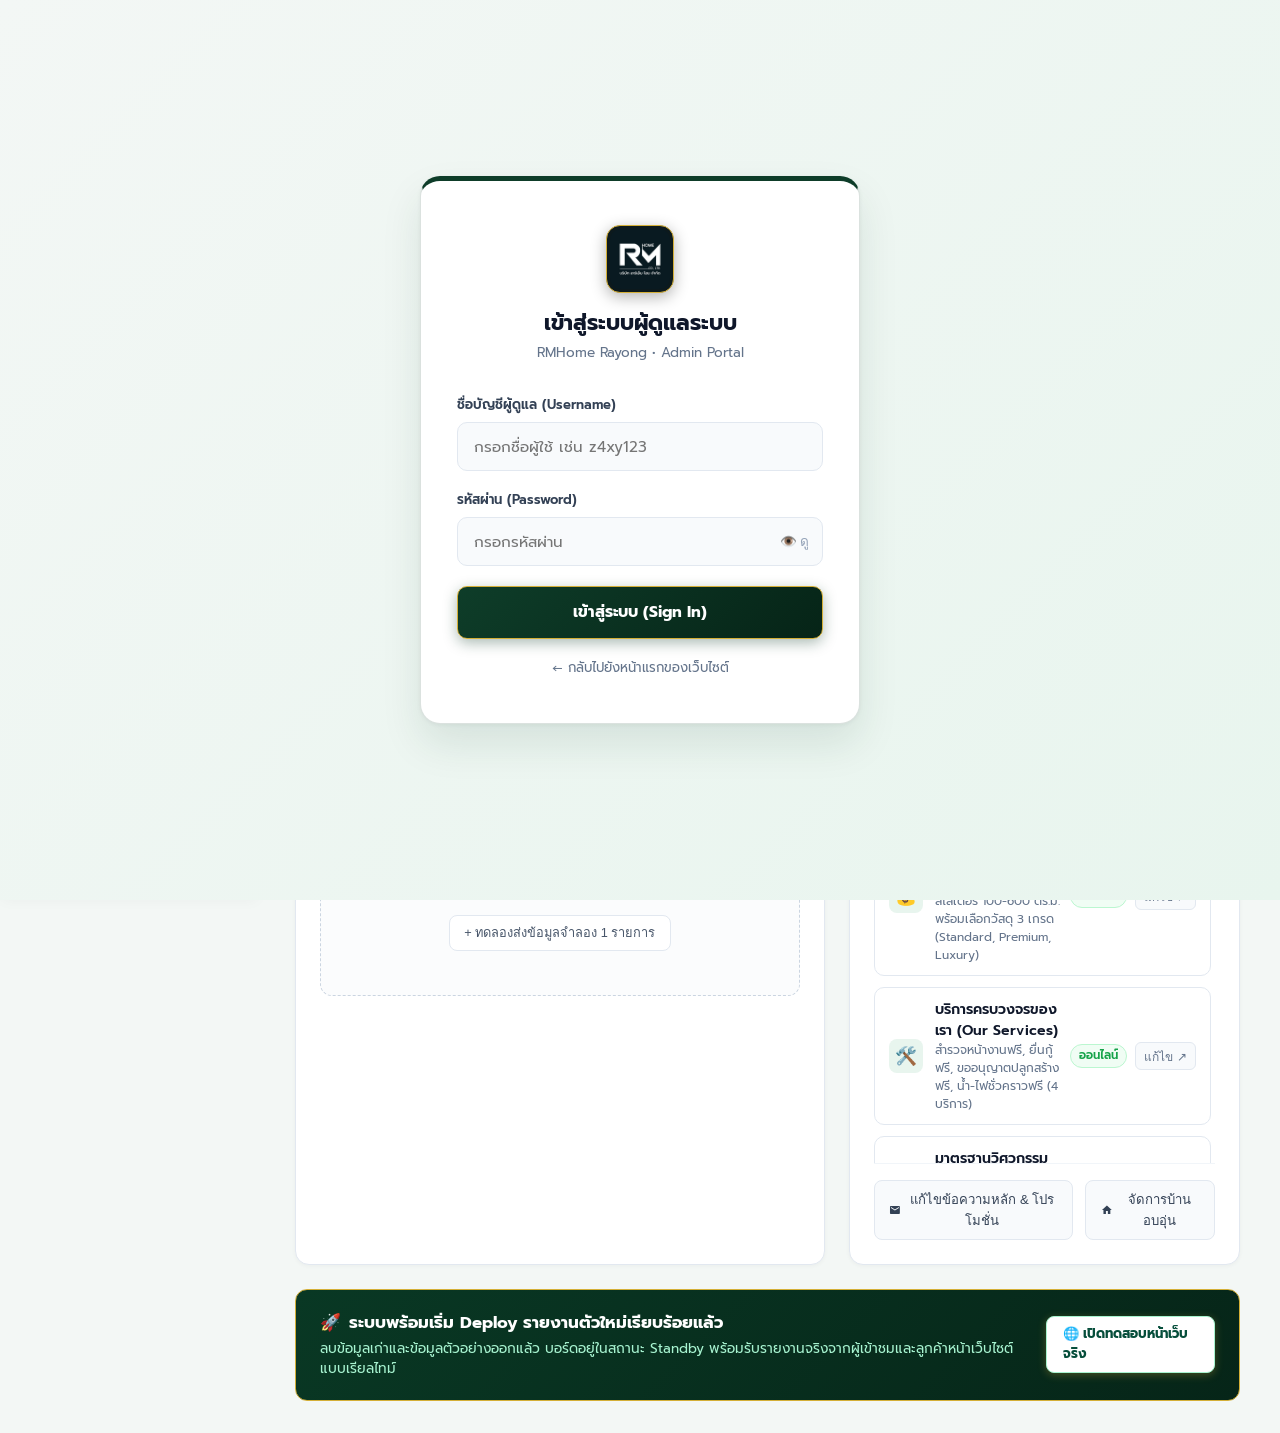
==== admin.html @ b2a37c0a "feat(leads): add explicit status toggle buttons and modal status management" ====
<!DOCTYPE html>
<html lang="th">
<head>
  <meta charset="UTF-8">
  <meta name="viewport" content="width=device-width, initial-scale=1.0">
  <title>RM Home Admin - Dashboard & Report</title>
  <meta name="robots" content="noindex, nofollow">
  <link rel="icon" type="image/jpeg" href="assets/images/rm-logo.jpg">
  <link rel="apple-touch-icon" href="assets/images/rm-logo.jpg">
  <link rel="preconnect" href="https://fonts.googleapis.com">
  <link rel="preconnect" href="https://fonts.gstatic.com" crossorigin>
  <link href="https://fonts.googleapis.com/css2?family=Prompt:wght@300;400;500;600;700&display=swap" rel="stylesheet">
  <link rel="stylesheet" href="css/admin.css?v=green-gold">
</head>
<body>

  <!-- Admin Login Screen (ปรากฏเมื่อยังไม่ได้ล็อกอิน) -->
  <div class="admin-login-screen" id="adminLoginScreen">
    <div class="login-card">
      <div class="login-brand-header">
        <div class="brand-emblem" style="background: #0c191d !important; border: 1.5px solid #d4af37 !important; width: 68px; height: 68px; border-radius: 14px; overflow: hidden; padding: 3px; margin: 0 auto 0.85rem auto; box-shadow: 0 4px 15px rgba(0,0,0,0.3);">
          <img src="assets/images/rm-logo.jpg" alt="RM Home Logo" style="width: 100%; height: 100%; object-fit: contain; border-radius: 11px; display: block;">
        </div>
        <h2>เข้าสู่ระบบผู้ดูแลระบบ</h2>
        <p>RMHome Rayong • Admin Portal</p>
      </div>

      <div class="login-error" id="loginErrorMsg"></div>

      <form class="login-form" id="loginForm">
        <div class="login-group">
          <label class="login-label" for="loginUsername">ชื่อบัญชีผู้ดูแล (Username)</label>
          <div class="login-input-wrap">
            <input type="text" id="loginUsername" class="login-input" placeholder="กรอกชื่อผู้ใช้ เช่น z4xy123" required autocomplete="username" autocapitalize="none" autocorrect="off" spellcheck="false">
          </div>
        </div>

        <div class="login-group">
          <label class="login-label" for="loginPassword">รหัสผ่าน (Password)</label>
          <div class="login-input-wrap">
            <input type="password" id="loginPassword" class="login-input" placeholder="กรอกรหัสผ่าน" required autocomplete="current-password" autocapitalize="none" autocorrect="off" spellcheck="false">
            <button type="button" class="login-toggle-pw" id="togglePasswordBtn">👁️ ดู</button>
          </div>
        </div>

        <button type="submit" class="btn-login-submit" id="btnLoginSubmit">เข้าสู่ระบบ (Sign In)</button>
      </form>

      <a href="index.html" class="login-back-link">← กลับไปยังหน้าแรกของเว็บไซต์</a>
    </div>
  </div>

  <!-- Left Sidebar -->
  <aside class="admin-sidebar">
    <div class="sidebar-brand">
      <div class="brand-emblem" style="background: #0c191d !important; border: 1.5px solid #d4af37 !important; width: 44px; height: 44px; border-radius: 10px; overflow: hidden; padding: 2px; flex-shrink: 0; box-shadow: 0 2px 10px rgba(0,0,0,0.3);">
        <img src="assets/images/rm-logo.jpg" alt="RM Home Logo" style="width: 100%; height: 100%; object-fit: contain; border-radius: 8px; display: block;">
      </div>
      <div class="brand-text-col">
        <span class="brand-title">RMHOME</span>
        <span class="brand-sub">Admin Report • ศูนย์รายงาน</span>
      </div>
    </div>

    <nav class="sidebar-nav">
      <a href="#overview" class="nav-item active" data-tab="overview">
        <svg viewBox="0 0 24 24"><path d="M3 13h8V3H3v10zm0 8h8v-6H3v6zm10 0h8V11h-8v10zm0-18v6h8V3h-8z"/></svg>
        <span>ภาพรวมรายงาน (Overview)</span>
      </a>
      <a href="#leads" class="nav-item" data-tab="leads">
        <svg viewBox="0 0 24 24"><path d="M16 11c1.66 0 2.99-1.34 2.99-3S17.66 5 16 5c-1.66 0-3 1.34-3 3s1.34 3 3 3zm-8 0c1.66 0 2.99-1.34 2.99-3S9.66 5 8 5C6.34 5 5 6.34 5 8s1.34 3 3 3zm0 2c-2.33 0-7 1.17-7 3.5V19h14v-2.5c0-2.33-4.67-3.5-7-3.5zm8 0c-.29 0-.62.02-.97.05 1.16.84 1.97 1.97 1.97 3.45V19h6v-2.5c0-2.33-4.67-3.5-7-3.5z"/></svg>
        <span>รายงาน Leads ลูกค้า</span>
        <span class="nav-badge-count" id="sidebarLeadsBadge">0</span>
      </a>
      <a href="#portfolio" class="nav-item" data-tab="portfolio" title="จัดการผลงานบ้านอบอุ่น เพิ่ม-ลบได้แบบเรียลไทม์">
        <svg viewBox="0 0 24 24"><path d="M10 20v-6h4v6h5v-8h3L12 3 2 12h3v8z"/></svg>
        <span>บ้านอบอุ่นที่เรามอบให้คุณ</span>
        <span class="nav-badge-count" id="sidebarPortfolioBadge" style="background:#0d5c3a; color:#fff;">3</span>
      </a>
      <a href="#reviews" class="nav-item" data-tab="reviews" title="จัดการรีวิวลูกค้า เพิ่ม-ลบ-แก้ไขข้อความสด">
        <svg viewBox="0 0 24 24"><path d="M20 2H4c-1.1 0-1.99.9-1.99 2L2 22l4-4h14c1.1 0 2-.9 2-2V4c0-1.1-.9-2-2-2zm-7 12h-2v-2h2v2zm0-4h-2V6h2v4z"/></svg>
        <span>รีวิวลูกค้า (Testimonials)</span>
        <span class="nav-badge-count" id="sidebarReviewsBadge" style="background:#0d5c3a; color:#fff;">4</span>
      </a>
      <a href="#services" class="nav-item" data-tab="services" title="แก้ไขบริการครบวงจร 4 รายการฟรี">
        <svg viewBox="0 0 24 24"><path d="M22.7 19l-9.1-9.1c.9-2.3.4-5-1.5-6.9-2-2-5-2.4-7.4-1.3L9 6 6 9 1.6 4.7C.4 7.1.9 10.1 2.9 12.1c1.9 1.9 4.6 2.4 6.9 1.5l9.1 9.1c.4.4 1 .4 1.4 0l2.3-2.3c.5-.4.5-1.1.1-1.4z"/></svg>
        <span>บริการครบวงจร (4 รายการ)</span>
      </a>
      <a href="#standards" class="nav-item" data-tab="standards" title="แก้ไขมาตรฐานวิศวกรรม กว.">
        <svg viewBox="0 0 24 24"><path d="M12 1L3 5v6c0 5.55 3.84 10.74 9 12 5.16-1.26 9-6.45 9-12V5l-9-4zm-2 16l-4-4 1.41-1.41L10 14.17l6.59-6.59L18 9l-8 8z"/></svg>
        <span>มาตรฐานวิศวกรรม (กว.)</span>
      </a>
      <a href="#tiktok" class="nav-item" data-tab="tiktok" title="จัดการคลิป TikTok & วิดีโอผลงานจริง">
        <svg viewBox="0 0 24 24"><path d="M19.59 6.69a4.83 4.83 0 0 1-3.77-4.25V2h-3.45v13.67a2.89 2.89 0 0 1-5.2 1.74 2.89 2.89 0 0 1 2.31-4.64c.298-.002.595.042.88.13V9.4a6.33 6.33 0 0 0-1-.08A6.34 6.34 0 0 0 3 15.66a6.34 6.34 0 0 0 10.82 4.49 6.27 6.27 0 0 0 1.95-4.48V8.75a8.16 8.16 0 0 0 4.82 1.57V6.87c-.334-.047-.667-.107-1-.18z"/></svg>
        <span>คลิป TikTok &amp; วิดีโอ</span>
        <span class="badge-counter" id="sidebarTikTokBadge" style="background:#0e3d29; color:#22d3ee; border:1px solid #22d3ee;">3</span>
      </a>
      <a href="#workflow" class="nav-item" data-tab="workflow" title="แก้ไขขั้นตอนงานสร้าง">
        <svg viewBox="0 0 24 24"><path d="M9 16.17L4.83 12l-1.42 1.41L9 19 21 7l-1.41-1.41z"/></svg>
        <span>ขั้นตอนงานสร้าง (Workflow)</span>
      </a>
      <a href="#site-content" class="nav-item" data-tab="site-content" title="แก้ไขข้อความหน้าเว็บหลัก โปรโมชั่น และเบอร์โทร">
        <svg viewBox="0 0 24 24"><path d="M20 4H4c-1.1 0-1.99.9-1.99 2L2 18c0 1.1.9 2 2 2h16c1.1 0 2-.9 2-2V6c0-1.1-.9-2-2-2zm0 4l-8 5-8-5V6l8 5 8-5v2z"/></svg>
        <span>ข้อความหลัก & โปรโมชั่น</span>
      </a>
      <a href="#calculator" class="nav-item" data-tab="calculator" title="ตั้งค่าโปรแกรมคำนวณงบประมาณ">
        <svg viewBox="0 0 24 24"><path d="M19 3H5c-1.1 0-2 .9-2 2v14c0 1.1.9 2 2 2h14c1.1 0 2-.9 2-2V5c0-1.1-.9-2-2-2zm-7 14H7v-2h5v2zm5-4H7v-2h10v2zm0-4H7V7h10v2z"/></svg>
        <span>คำนวณงบประมาณ (Cost)</span>
      </a>
      <a href="#areas" class="nav-item" data-tab="areas" title="แก้ไขพื้นที่ให้บริการ 8 อำเภอ">
        <svg viewBox="0 0 24 24"><path d="M12 2C8.13 2 5 5.13 5 9c0 5.25 7 13 7 13s7-7.75 7-13c0-3.87-3.13-7-7-7zm0 9.5c-1.38 0-2.5-1.12-2.5-2.5s1.12-2.5 2.5-2.5 2.5 1.12 2.5 2.5-1.12 2.5-2.5 2.5z"/></svg>
        <span>พื้นที่ให้บริการ (Areas)</span>
      </a>
      <a href="#users" class="nav-item" data-tab="users" title="จัดการบัญชีแอดมิน (+เพิ่มรหัสใหม่)">
        <svg viewBox="0 0 24 24"><path d="M12 12c2.21 0 4-1.79 4-4s-1.79-4-4-4-4 1.79-4 4 1.79 4 4 4zm0 2c-2.67 0-8 1.34-8 4v2h16v-2c0-2.66-5.33-4-8-4z"/></svg>
        <span>ผู้ดูแลระบบ (Admin Users)</span>
      </a>
    </nav>

    <div class="sidebar-footer">
      <div class="user-email-text" id="sidebarUserEmail" title="z4xy123 (ผู้ดูแลระบบ)">z4xy123 • ผู้ดูแลระบบ</div>
      <button class="btn-logout" id="btnLogout" title="ออกจากระบบ">
        <svg viewBox="0 0 24 24" style="width:16px; height:16px; fill:currentColor;"><path d="M17 7l-1.41 1.41L18.17 11H8v2h10.17l-2.58 2.58L17 17l5-5zM4 5h8V3H4c-1.1 0-2 .9-2 2v14c0 1.1.9 2 2 2h8v-2H4V5z"/></svg>
        <span>ออกจากระบบ</span>
      </button>
    </div>
  </aside>

  <!-- Main Content -->
  <main class="admin-main">

    <!-- Header Bar -->
    <header class="admin-header">
      <div class="header-left">
        <h1>Dashboard & Report Center</h1>
        <p id="adminUserGreeting">สวัสดี, z4xy123 (ผู้ดูแลระบบ)</p>
      </div>
      <div class="header-actions">
        <button class="btn-action-outline" id="btnCloudSync" style="background:#0e3d29; color:#fff; border:1px solid #d4af37; font-weight:600;" title="ตั้งค่าฐานข้อมูลคลาวด์กลาง (Firebase Realtime DB) เพื่อให้ทุกเครื่องในโลกเห็นข้อมูลอัปเดตตรงกัน">
          <span>☁️ ตั้งค่า Cloud DB</span>
        </button>
        <button class="btn-export-csv" id="btnExportCsv" title="ส่งออกข้อมูลรายงาน Leads เป็นไฟล์ CSV สำหรับเปิดใน Excel">
          <svg viewBox="0 0 24 24" style="width:16px; height:16px; fill:currentColor;"><path d="M19 9h-4V3H9v6H5l7 7 7-7zM5 18v2h14v-2H5z"/></svg>
          <span>📥 ส่งออก CSV</span>
        </button>
        <button class="btn-action-outline" id="btnClearOldData" style="background:#e8f5ee; border-color:#a7f3d0; color:#0e3d29; font-weight:600;" title="ลบข้อมูลเก่าและข้อมูลทดสอบออกทั้งหมด เริ่มต้นที่ 0 เพื่อเตรียมรับรายงานตัวใหม่">
          <svg viewBox="0 0 24 24"><path d="M15 4V3H9v1H4v2h1v13c0 1.1.9 2 2 2h10c1.1 0 2-.9 2-2V6h1V4h-5zm2 15H7V6h10v13zM9 8h2v9H9zm4 0h2v9h-2z"/></svg>
          <span>🧹 ล้างข้อมูลเก่า</span>
        </button>
        <button class="btn-action-outline" id="btnManageUsers" title="จัดการบัญชีแอดมิน (+เพิ่มรหัสใหม่)">
          <svg viewBox="0 0 24 24"><path d="M12 12c2.21 0 4-1.79 4-4s-1.79-4-4-4-4 1.79-4 4 1.79 4 4 4zm0 2c-2.67 0-8 1.34-8 4v2h16v-2c0-2.66-5.33-4-8-4z"/></svg>
          <span>👥 จัดการแอดมิน</span>
        </button>
        <button class="btn-action-outline" id="btnRefresh" title="ดึงข้อมูล Leads และสถิติล่าสุด">
          <svg viewBox="0 0 24 24"><path d="M17.65 6.35C16.2 4.9 14.21 4 12 4c-4.42 0-7.99 3.58-7.99 8s3.57 8 7.99 8c3.73 0 6.84-2.55 7.73-6h-2.08c-.82 2.33-3.04 4-5.65 4-3.31 0-6-2.69-6-6s2.69-6 6-6c1.66 0 3.14.69 4.22 1.78L13 11h7V4l-2.35 2.35z"/></svg>
          <span>รีเฟรช</span>
        </button>
      </div>
    </header>

    <!-- =========================================================
         TAB 1: ภาพรวมรายงาน (Overview Tab)
         ========================================================= -->
    <div class="admin-tab-pane active" id="tabOverview">

      <!-- Metrics Row (4 Cards - Clean Live State) -->
      <section class="metrics-row" id="overviewSection">
      <!-- 1. Total Leads -->
      <div class="metric-card">
        <div class="metric-card-top">
          <span class="metric-title">LEADS รายงานลูกค้าทั้งหมด</span>
          <div class="metric-icon-box green">
            <svg viewBox="0 0 24 24"><path d="M16 11c1.66 0 2.99-1.34 2.99-3S17.66 5 16 5c-1.66 0-3 1.34-3 3s1.34 3 3 3zm-8 0c1.66 0 2.99-1.34 2.99-3S9.66 5 8 5C6.34 5 5 6.34 5 8s1.34 3 3 3zm0 2c-2.33 0-7 1.17-7 3.5V19h14v-2.5c0-2.33-4.67-3.5-7-3.5zm8 0c-.29 0-.62.02-.97.05 1.16.84 1.97 1.97 1.97 3.45V19h6v-2.5c0-2.33-4.67-3.5-7-3.5z"/></svg>
          </div>
        </div>
        <div class="metric-value-row">
          <span class="metric-value" id="metricTotalLeads">0</span>
          <span class="metric-sub" id="metricNewLeadsText">รอรับรายงานสด</span>
        </div>
        <span class="badge-trend green" id="badgeLeadsStatus">🟢 พร้อมรับข้อมูล Real-time</span>
      </div>

      <!-- 2. Page Views -->
      <div class="metric-card">
        <div class="metric-card-top">
          <span class="metric-title">สถิติผู้เข้าชมเว็บไซต์ (PAGE VIEWS)</span>
          <div class="metric-icon-box gold">
            <svg viewBox="0 0 24 24"><path d="M12 4.5C7 4.5 2.73 7.61 1 12c1.73 4.39 6 7.5 11 7.5s9.27-3.11 11-7.5c-1.73-4.39-6-7.5-11-7.5zM12 17c-2.76 0-5-2.24-5-5s2.24-5 5-5 5 2.24 5 5-2.24 5-5 5zm0-8c-1.66 0-3 1.34-3 3s1.34 3 3 3 3-1.34 3-3-1.34-3-3-3z"/></svg>
          </div>
        </div>
        <div class="metric-value-row">
          <span class="metric-value" id="metricPageViews">0</span>
          <span class="metric-sub" id="metricSessionsText">Session สด</span>
        </div>
        <span class="badge-trend green">📊 บันทึกสถิติตามจริง</span>
      </div>

      <!-- 3. Website Topics Status -->
      <div class="metric-card">
        <div class="metric-card-top">
          <span class="metric-title">หัวข้อโมดูลเว็บไซต์</span>
          <div class="metric-icon-box green">
            <svg viewBox="0 0 24 24"><path d="M4 6H2v14c0 1.1.9 2 2 2h14v-2H4V6zm16-4H8c-1.1 0-2 .9-2 2v12c0 1.1.9 2 2 2h12c1.1 0 2-.9 2-2V4c0-1.1-.9-2-2-2zm-1 9H9V9h10v2zm-4 4H9v-2h6v2zm4-8H9V5h10v2z"/></svg>
          </div>
        </div>
        <div class="metric-value-row">
          <span class="metric-value">10</span>
          <span class="metric-sub">หัวข้อธุรกิจหลัก</span>
        </div>
        <span class="badge-trend green">✅ โครงสร้างครบถ้วน 100%</span>
      </div>

      <!-- 4. Deploy Status -->
      <div class="metric-card">
        <div class="metric-card-top">
          <span class="metric-title">สถานะความพร้อม DEPLOY</span>
          <div class="metric-icon-box gold">
            <svg viewBox="0 0 24 24"><path d="M12 2C6.48 2 2 6.48 2 12s4.48 10 10 10 10-4.48 10-10S17.52 2 12 2zm-2 15l-5-5 1.41-1.41L10 14.17l7.59-7.59L19 8l-9 9z"/></svg>
          </div>
        </div>
        <div class="metric-value-row">
          <span class="metric-value" style="color:#16a34a; font-size:1.85rem;">พร้อมเริ่ม</span>
        </div>
        <span class="badge-trend green">🚀 ลบข้อมูลเก่าแล้ว รอรับรายงานตัวใหม่</span>
      </div>
    </section>

    <!-- Lower Dashboard Widgets -->
    <section class="dashboard-widgets-grid">

      <!-- Widget Left: Leads ล่าสุด -->
      <div class="widget-card" id="leadsWidget">
        <div class="widget-header">
          <div>
            <h3>📋 รายงาน Leads ลูกค้า (Inquiries Feed)</h3>
            <p style="font-size:0.78rem; color:#64748b; margin-top:2px;">ข้อมูลผู้ติดต่อขอสร้างบ้านและนัดหมายจากแบบฟอร์มหน้าเว็บ</p>
          </div>
          <button class="btn-action-outline" id="btnAddTestLead" style="font-size:0.78rem; padding:0.35rem 0.75rem;">
            + จำลองทดสอบส่ง Lead
          </button>
        </div>

        <!-- Filter Tags -->
        <div class="leads-filter-bar">
          <span style="font-size:0.75rem; color:#64748b; margin-right:4px;">กรอง:</span>
          <button class="btn-filter-tag active" data-filter="all">ทั้งหมด (<span id="countFilterAll">0</span>)</button>
          <button class="btn-filter-tag" data-filter="new">รอติดต่อ (<span id="countFilterNew">0</span>)</button>
          <button class="btn-filter-tag" data-filter="contacted">ติดต่อแล้ว (<span id="countFilterContacted">0</span>)</button>
          <button class="btn-filter-tag" data-filter="done">สำเร็จ (<span id="countFilterDone">0</span>)</button>
        </div>

        <div class="leads-list" id="leadsContainer">
          <!-- Dynamic Lead Rows or Clean Empty State Injected by JS -->
        </div>
      </div>

      <!-- Widget Right: รายงานสถานะหัวข้อของฉัน (My Website Modules & Sections Report) -->
      <div class="widget-card" id="topicsWidget">
        <div class="widget-header">
          <div>
            <h3>🏢 หัวข้อและโมดูลเว็บไซต์ของฉัน (RMHome Topics)</h3>
            <p style="font-size:0.78rem; color:#64748b; margin-top:2px;">สถานะการทำงานของแต่ละหัวข้อบนเว็บไซต์จริง</p>
          </div>
          <span class="badge-trend green" style="font-size:0.75rem;">10 หมวดพร้อมใช้งาน</span>
        </div>

        <div class="topic-status-list">
          <!-- 1. บ้านอบอุ่นที่เรามอบให้คุณ -->
          <div class="topic-status-row">
            <div class="topic-col-left">
              <div class="topic-icon-badge">🏠</div>
              <div>
                <div class="topic-name">บ้านอบอุ่นที่เรามอบให้คุณ (House Projects)</div>
                <div class="topic-desc"><span id="topicHousesCount">3 แบบบ้าน</span> (รองรับการเพิ่ม-ลบผลงานสด)</div>
              </div>
            </div>
            <div class="topic-col-right">
              <span class="topic-live-tag">ออนไลน์</span>
              <button type="button" class="topic-view-btn" data-open-tab="portfolio">จัดการ ↗</button>
            </div>
          </div>

          <!-- 2. คำนวณงบประมาณ -->
          <div class="topic-status-row">
            <div class="topic-col-left">
              <div class="topic-icon-badge">💰</div>
              <div>
                <div class="topic-name">โปรแกรมคำนวณงบประมาณ (Cost Calculator)</div>
                <div class="topic-desc">สไลเดอร์ 100-600 ตร.ม. พร้อมเลือกวัสดุ 3 เกรด (Standard, Premium, Luxury)</div>
              </div>
            </div>
            <div class="topic-col-right">
              <span class="topic-live-tag">ออนไลน์</span>
              <button type="button" class="topic-view-btn" data-open-tab="calculator">แก้ไข ↗</button>
            </div>
          </div>

          <!-- 3. บริการครบวงจรของเรา -->
          <div class="topic-status-row">
            <div class="topic-col-left">
              <div class="topic-icon-badge">🛠️</div>
              <div>
                <div class="topic-name">บริการครบวงจรของเรา (Our Services)</div>
                <div class="topic-desc">สำรวจหน้างานฟรี, ยื่นกู้ฟรี, ขออนุญาตปลูกสร้างฟรี, น้ำ-ไฟชั่วคราวฟรี (4 บริการ)</div>
              </div>
            </div>
            <div class="topic-col-right">
              <span class="topic-live-tag">ออนไลน์</span>
              <button type="button" class="topic-view-btn" data-open-tab="services">แก้ไข ↗</button>
            </div>
          </div>

          <!-- 4. มาตรฐานวิศวกรรม -->
          <div class="topic-status-row">
            <div class="topic-col-left">
              <div class="topic-icon-badge">🏗️</div>
              <div>
                <div class="topic-name">มาตรฐานวิศวกรรมงานก่อสร้าง (Standards)</div>
                <div class="topic-desc">คอนกรีต มอก. 240 KSC, เสาเข็มมาตรฐาน, เหล็กโรงใหญ่, ท่อกำจัดปลวก</div>
              </div>
            </div>
            <div class="topic-col-right">
              <span class="topic-live-tag">ออนไลน์</span>
              <button type="button" class="topic-view-btn" data-open-tab="standards">แก้ไข ↗</button>
            </div>
          </div>

          <!-- 5. คลิป TikTok & วิดีโอผลงาน -->
          <div class="topic-status-row">
            <div class="topic-col-left">
              <div class="topic-icon-badge" style="background:#020617; color:#22d3ee;">📱</div>
              <div>
                <div class="topic-name">คลิป TikTok &amp; วิดีโอผลงานจริง (TikTok Manager)</div>
                <div class="topic-desc" id="topicTikTokDesc">เพิ่ม-ลบคลิปสั้น TikTok พาชมบ้านจริงและส่งมอบบ้าน อัปเดตขึ้นหน้าแรกแบบ Real-time</div>
              </div>
            </div>
            <div class="topic-col-right">
              <span class="topic-live-tag" style="background:#020617; color:#22d3ee; border:1px solid #22d3ee;">TikTok Live</span>
              <button type="button" class="topic-view-btn" data-open-tab="tiktok">จัดการคลิป ↗</button>
            </div>
          </div>

          <!-- 6. ขั้นตอนงานสร้าง -->
          <div class="topic-status-row">
            <div class="topic-col-left">
              <div class="topic-icon-badge">📋</div>
              <div>
                <div class="topic-name">ขั้นตอนการทำงาน (Workflow / 4 Steps)</div>
                <div class="topic-desc">1.ปรึกษาสำรวจ -> 2.ออกแบบ 3D -> 3.ก่อสร้าง -> 4.ตรวจรับมอบบ้าน</div>
              </div>
            </div>
            <div class="topic-col-right">
              <span class="topic-live-tag">ออนไลน์</span>
              <button type="button" class="topic-view-btn" data-open-tab="workflow">แก้ไข ↗</button>
            </div>
          </div>

          <!-- 7. พื้นที่ให้บริการ -->
          <div class="topic-status-row">
            <div class="topic-col-left">
              <div class="topic-icon-badge">📍</div>
              <div>
                <div class="topic-name">พื้นที่ให้บริการ (Service Areas)</div>
                <div class="topic-desc">เมืองระยอง, บ้านฉาง, ปลวกแดง, นิคมพัฒนา, แกลง, บ้านค่าย, วังจันทร์, เขาชะเมา</div>
              </div>
            </div>
            <div class="topic-col-right">
              <span class="topic-live-tag">ออนไลน์</span>
              <button type="button" class="topic-view-btn" data-open-tab="areas">แก้ไข ↗</button>
            </div>
          </div>

          <!-- 8. รีวิวจากลูกค้า -->
          <div class="topic-status-row">
            <div class="topic-col-left">
              <div class="topic-icon-badge">⭐</div>
              <div>
                <div class="topic-name">รีวิวความประทับใจ (Client Reviews)</div>
                <div class="topic-desc">เสียงการันตีจากคุณก้อย, คุณธีรศักดิ์ และผู้ว่าจ้างจริงในระยอง (5 ดาว)</div>
              </div>
            </div>
            <div class="topic-col-right">
              <span class="topic-live-tag">ออนไลน์</span>
              <button type="button" class="topic-view-btn" data-open-tab="reviews">แก้ไข ↗</button>
            </div>
          </div>

          <!-- 9. แบบฟอร์มติดต่อลูกค้า -->
          <div class="topic-status-row">
            <div class="topic-col-left">
              <div class="topic-icon-badge">📞</div>
              <div>
                <div class="topic-name">ข้อความหลัก & โปรโมชั่น (Site Content)</div>
                <div class="topic-desc">แถบโปรโมชั่นด้านบน เบอร์โทรสายด่วน ข้อความหัวข้อหลัก</div>
              </div>
            </div>
            <div class="topic-col-right">
              <span class="topic-live-tag" style="background:#ecfdf5; color:#059669;">พร้อมแก้ไข</span>
              <button type="button" class="topic-view-btn" data-open-tab="site-content">แก้ไข ↗</button>
            </div>
          </div>

          <!-- 10. ผู้ดูแลระบบ -->
          <div class="topic-status-row">
            <div class="topic-col-left">
              <div class="topic-icon-badge">🔐</div>
              <div>
                <div class="topic-name">ระบบผู้ดูแล (Admin Accounts)</div>
                <div class="topic-desc">บัญชีหลัก z4xy123 พร้อมระบบเพิ่มรหัสแอดมินคนใหม่ไม่จำกัด</div>
              </div>
            </div>
            <div class="topic-col-right">
              <span class="topic-live-tag" style="background:#e8f5ee; color:#0e3d29; border-color:#a7f3d0;">เปิดใช้งาน</span>
              <button type="button" class="topic-view-btn" data-open-tab="users">จัดการ ↗</button>
            </div>
          </div>
        </div>

        <div class="status-actions">
          <button type="button" class="btn-status-link" data-open-tab="site-content">
            <svg viewBox="0 0 24 24"><path d="M20 4H4c-1.1 0-1.99.9-1.99 2L2 18c0 1.1.9 2 2 2h16c1.1 0 2-.9 2-2V6c0-1.1-.9-2-2-2zm0 4l-8 5-8-5V6l8 5 8-5v2z"/></svg>
            <span>แก้ไขข้อความหลัก & โปรโมชั่น</span>
          </button>
          <button type="button" class="btn-status-link" data-open-tab="portfolio">
            <svg viewBox="0 0 24 24"><path d="M10 20v-6h4v6h5v-8h3L12 3 2 12h3v8z"/></svg>
            <span>จัดการบ้านอบอุ่น</span>
          </button>
        </div>
      </div>

    </section>

      <!-- Deploy Readiness Banner -->
      <section class="deploy-readiness-banner" id="deployBanner">
        <div class="deploy-banner-info">
          <h4><span>🚀</span> ระบบพร้อมเริ่ม Deploy รายงานตัวใหม่เรียบร้อยแล้ว</h4>
          <p>ลบข้อมูลเก่าและข้อมูลตัวอย่างออกแล้ว บอร์ดอยู่ในสถานะ Standby พร้อมรับรายงานจริงจากผู้เข้าชมและลูกค้าหน้าเว็บไซต์แบบเรียลไทม์</p>
        </div>
        <div>
          <a href="index.html" target="_blank" class="btn-export-csv" style="text-decoration:none; background:#ffffff; color:#064e3b; border:1px solid #a7f3d0;">
            🌐 เปิดทดสอบหน้าเว็บจริง
          </a>
        </div>
      </section>

    </div>
    <!-- /#tabOverview -->

    <!-- =========================================================
         TAB 2: รายงาน Leads ลูกค้า (Leads Report Tab)
         ========================================================= -->
    <div class="admin-tab-pane" id="tabLeads">
      <div class="cms-editor-card">
        <div class="cms-editor-header">
          <div>
            <h3>📋 รายงาน Leads ลูกค้าทั้งหมด (Inquiries Report)</h3>
            <p style="font-size:0.82rem; color:#64748b; margin-top:3px;">
              รายชื่อผู้สนใจสร้างบ้านและข้อมูลติดต่อที่ส่งเข้ามาจากแบบฟอร์มหน้าเว็บ
            </p>
          </div>
          <div style="display:flex; gap:0.5rem; align-items:center;">
            <button class="btn-export-csv" id="btnExportCsvTabLeads" title="ส่งออก CSV">
              📥 ส่งออก CSV
            </button>
            <button class="btn-action-outline" id="btnAddLeadTabLeads" style="font-size:0.8rem; padding:0.4rem 0.8rem;">
              + ทดสอบส่ง Lead
            </button>
          </div>
        </div>

        <div class="leads-filter-bar">
          <span style="font-size:0.75rem; color:#64748b; margin-right:4px;">กรอง:</span>
          <button class="btn-filter-tag active" data-filter="all">ทั้งหมด (<span id="leadsTabFilterAll">0</span>)</button>
          <button class="btn-filter-tag" data-filter="new">รอติดต่อ (<span id="leadsTabFilterNew">0</span>)</button>
          <button class="btn-filter-tag" data-filter="contacted">ติดต่อแล้ว (<span id="leadsTabFilterContacted">0</span>)</button>
          <button class="btn-filter-tag" data-filter="done">สำเร็จ (<span id="leadsTabFilterDone">0</span>)</button>
        </div>

        <div class="leads-list" id="leadsTabContainer">
          <!-- Dynamic Lead Rows Injected by JS -->
        </div>
      </div>
    </div>

    <!-- =========================================================
         TAB 3: บ้านอบอุ่นที่เรามอบให้คุณ (Portfolio Tab)
         ========================================================= -->
    <div class="admin-tab-pane" id="tabPortfolio">
      <section class="portfolio-manager-section" id="portfolioSection">

        <div class="portfolio-manager-card">
          <div class="portfolio-manager-header">
            <div>
              <h3>🏡 บ้านอบอุ่นที่เรามอบให้คุณ (จัดการผลงาน & เพิ่มแบบบ้านใหม่)</h3>
              <p style="font-size:0.82rem; color:#64748b; margin-top:3px;">
                แอดมินสามารถเพิ่มและลบผลงานบ้านได้ที่นี่ ข้อมูลจะอัปเดตไปยังหน้าแรกของเว็บไซต์ทันทีแบบเรียลไทม์
              </p>
            </div>
            <span class="badge-trend green" id="portfolioHeaderCountBadge" style="font-size:0.82rem;">3 หลังในระบบ</span>
          </div>

          <!-- Form: เพิ่มผลงานใหม่ (ตามแบบ UI ที่ส่งมา) -->
          <form id="portfolioAddForm">
            <h4 style="font-size:1.15rem; font-weight:700; color:#0f172a; margin-bottom:0.5rem;">เพิ่มผลงานใหม่</h4>
            <p style="font-size:0.82rem; color:#64748b; margin-bottom:1.25rem;">✨ เพิ่มผลงานสร้างจริงหรือแบบบ้านได้ไม่จำกัดจำนวน รูปภาพจะถูกบีบอัดให้โหลดไวและซิงค์ขึ้น Cloud อัตโนมัติ (บนหน้าเว็บหลักจะแสดง 3 หลังแรก และมีปุ่มให้ลูกค้ากดดูทั้งหมดเหมือนระบบรีวิว)</p>

            <div class="form-grid-2col">
              <!-- 1. ชื่อโปรเจกต์ -->
              <div class="form-group">
                <label class="form-label" for="projTitle">ชื่อโปรเจกต์ *</label>
                <input type="text" id="projTitle" class="form-control" placeholder="บ้าน 2 ชั้น โมเดิร์น" required>
              </div>

              <!-- 2. หมวดหมู่ -->
              <div class="form-group">
                <label class="form-label" for="projCategory">หมวดหมู่ / สไตล์บ้าน *</label>
                <select id="projCategory" class="form-control" required>
                  <option value="Contem">Contem</option>
                  <option value="Modern">Modern</option>
                  <option value="Nordic">Nordic</option>
                  <option value="Luxury">Luxury</option>
                </select>
              </div>

              <!-- 3. งบประมาณ -->
              <div class="form-group">
                <label class="form-label" for="projBudget">งบประมาณ (เช่น 4.5 ล้าน)</label>
                <input type="text" id="projBudget" class="form-control" placeholder="เช่น 4.5 ล้าน หรือ ตามงบประมาณลูกค้า">
              </div>

              <!-- 4. ประเภท -->
              <div class="form-group">
                <label class="form-label" for="projType">ประเภท *</label>
                <select id="projType" class="form-control" required>
                  <option value="แบบบ้าน (ยังไม่สร้าง)">แบบบ้าน (ยังไม่สร้าง)</option>
                  <option value="ผลงานสร้างเสร็จแล้ว">ผลงานสร้างเสร็จแล้ว</option>
                  <option value="กำลังก่อสร้าง">กำลังก่อสร้าง</option>
                </select>
              </div>

              <!-- 5. พื้นที่ใช้สอย (ตร.ม.) -->
              <div class="form-group">
                <label class="form-label" for="projArea">พื้นที่ใช้สอย (ตร.ม.)</label>
                <input type="text" id="projArea" class="form-control" placeholder="เช่น 180 หรือตามแบบ">
              </div>

              <!-- 6. จำนวนชั้น -->
              <div class="form-group">
                <label class="form-label" for="projFloors">จำนวนชั้น</label>
                <input type="text" id="projFloors" class="form-control" placeholder="2">
              </div>

              <!-- 7. ห้องนอน -->
              <div class="form-group">
                <label class="form-label" for="projBeds">ห้องนอน</label>
                <input type="text" id="projBeds" class="form-control" placeholder="3">
              </div>

              <!-- 8. ห้องน้ำ -->
              <div class="form-group">
                <label class="form-label" for="projBaths">ห้องน้ำ</label>
                <input type="text" id="projBaths" class="form-control" placeholder="2">
              </div>

              <!-- 9. ที่จอดรถ -->
              <div class="form-group">
                <label class="form-label" for="projParking">ที่จอดรถ</label>
                <input type="text" id="projParking" class="form-control" placeholder="2">
              </div>

              <!-- 10. ทำเล / จังหวัด -->
              <div class="form-group">
                <label class="form-label" for="projLocation">ทำเล / จังหวัด</label>
                <input type="text" id="projLocation" class="form-control" placeholder="อ.บ้านค่าย จ.ระยอง">
              </div>

              <!-- 11. รูปปก (COVER) -->
              <div class="form-group full-width">
                <label class="form-label" for="projCover">รูปปก (COVER)</label>
                <div class="input-with-button">
                  <input type="text" id="projCover" class="form-control" placeholder="เลือกรูปภาพจากเครื่อง (กดปุ่ม ↑ อัพโหลด)">
                  <button type="button" class="btn-upload-file" id="btnUploadCover">
                    ↑ อัพโหลด
                  </button>
                  <input type="file" id="coverFileInput" accept="image/*" style="display:none;">
                </div>
                <div class="cover-preview-box" id="coverPreviewBox">
                  <img id="coverPreviewImg" src="" alt="Cover preview">
                </div>
              </div>

              <!-- 12. รูปภาพเพิ่มเติม & แปลนบ้าน (GALLERY & PLANS) -->
              <div class="form-group full-width">
                <label class="form-label" style="display:flex; justify-content:space-between; align-items:center;">
                  <span>รูปภาพหลายมุม & แปลนบ้าน (GALLERY &amp; FLOOR PLANS) - ใส่ได้ 6-7 รูปหรือมากกว่า</span>
                  <span style="font-size:0.75rem; color:#64748b;">(รูปบ้านมุมต่างๆ, ภายใน, แปลนชั้น 1, แปลนชั้น 2)</span>
                </label>
                <div style="display:flex; gap:0.5rem; flex-wrap:wrap; margin-bottom:0.5rem;">
                  <button type="button" class="btn-add-photos-dashed" id="btnAddGalleryPhotos">
                    + อัปโหลดรูปภาพ / แปลนบ้านจากเครื่อง
                  </button>
                  <button type="button" class="btn-action-outline" id="btnQuickAddPlans" style="border:1px dashed #0e3d29; color:#0e3d29; font-size:0.8rem; background:#f0fdf4;">
                    📐 + ใส่ชุดแปลนสถาปัตยกรรมมาตรฐาน RMHome อัตโนมัติ (ชั้น 1 & 2)
                  </button>
                  <input type="file" id="galleryFileInput" accept="image/*" multiple style="display:none;">
                </div>
                <div class="gallery-editor-grid" id="galleryPreviewStrip"></div>
              </div>

              <!-- 13. รายละเอียดหน้า PORTFOLIO -->
              <div class="form-group full-width">
                <label class="form-label" for="projDescription">รายละเอียดผลงาน (เขียนโดยแอดมิน)</label>
                <textarea id="projDescription" class="form-control" rows="3" placeholder="เขียนอธิบายจุดเด่นของบ้านหลังนี้ เช่น บรรยากาศ การจัดวางทิศทางลม แสงแดด สเปกที่ลูกค้าประทับใจ"></textarea>
              </div>

              <!-- 13.1 จุดเด่น & สเปกแปลนเพิ่มเติม -->
              <div class="form-group full-width">
                <label class="form-label" for="projFeatures">จุดเด่น สเปกวัสดุ &amp; แปลนฟังก์ชัน (1 ข้อต่อ 1 บรรทัด)</label>
                <textarea id="projFeatures" class="form-control" rows="4" placeholder="โครงสร้างคอนกรีตเสริมเหล็ก ต้านแผ่นดินไหวตาม มยผ.&#10;แปลนชั้น 1: โถง Living เพดานสูง + ครัวเปิด&#10;แปลนชั้น 2: Master Bedroom พร้อม Walk-in Closet&#10;รับประกันโครงสร้าง 20 ปีเต็ม"></textarea>
                <span style="font-size:0.75rem; color:#64748b; margin-top:0.25rem; display:block;">💡 ข้อความในช่องนี้จะแสดงเป็นสเปกแปลนพร้อมเครื่องหมาย ✦ บนหน้าเว็บเมื่อลูกค้ากด 'ดูสเปก &amp; แปลน'</span>
              </div>
            </div>

            <!-- 14. Checkbox Tall card -->
            <label class="checkbox-row">
              <input type="checkbox" id="projTallCard">
              <span>Tall card (สูง 2 เท่า)</span>
            </label>

            <!-- 15. Submit Button -->
            <div>
              <button type="submit" class="btn-add-portfolio-submit" id="btnSubmitPortfolio">
                + เพิ่มผลงาน
              </button>
            </div>
          </form>

          <!-- รายการผลงานบ้านอบอุ่นปัจจุบัน -->
          <div style="margin-top:2.5rem; padding-top:1.5rem; border-top:1px solid #f1f5f9;">
            <div style="display:flex; justify-content:space-between; align-items:center; margin-bottom:1rem;">
              <h4 style="font-size:1.1rem; font-weight:700; color:#0f172a;">
                รายการผลงานบ้านอบอุ่นบนเว็บไซต์ (ปัจจุบัน)
              </h4>
              <span style="font-size:0.8rem; color:#64748b;">คลิกปุ่มลบเพื่อนำผลงานออกจากหน้าเว็บได้ทันที</span>
            </div>

            <div class="portfolio-admin-grid" id="adminPortfolioGrid">
              <!-- Dynamic House Cards rendered by js/admin.js -->
            </div>
          </div>
        </div>

      </section>
    </div>

    <!-- =========================================================
         TAB 4: รีวิวลูกค้า (Reviews CMS Tab - Matching Screenshot 3)
         ========================================================= -->
    <div class="admin-tab-pane" id="tabReviews">
      <div class="cms-editor-card">
        <div class="cms-editor-header">
          <div>
            <h3>⭐ รีวิวลูกค้า (Testimonials CMS)</h3>
            <p style="font-size:0.82rem; color:#64748b; margin-top:3px;">
              แอดมินสามารถเพิ่มคำชมใหม่ และแก้ไขข้อความทุกประโยคในการ์ดด้านล่างได้แบบเรียลไทม์
            </p>
          </div>
          <span class="badge-trend green" id="reviewsCountBadge" style="font-size:0.82rem;">4 รีวิวในระบบ</span>
        </div>

        <!-- Form: เพิ่มรีวิวใหม่ (Exact match to media_1793614452976_4a6202cb.png) -->
        <form id="reviewAddForm" style="margin-bottom:2.5rem;">
          <h4 style="font-size:1.15rem; font-weight:700; color:#0f172a; margin-bottom:1.25rem;">เพิ่มรีวิวใหม่</h4>

          <div class="form-grid-2col">
            <!-- 1. ชื่อลูกค้า -->
            <div class="form-group">
              <label class="form-label" for="newReviewName">ชื่อลูกค้า *</label>
              <input type="text" id="newReviewName" class="form-control" placeholder="คุณสมชาย ว." required>
            </div>

            <!-- 2. ตำแหน่ง/บ้าน -->
            <div class="form-group">
              <label class="form-label" for="newReviewRole">ตำแหน่ง/บ้าน *</label>
              <input type="text" id="newReviewRole" class="form-control" placeholder="เจ้าของบ้าน Modern Villa" required>
            </div>

            <!-- 3. รูปภาพประกอบ -->
            <div class="form-group full-width">
              <label class="form-label" for="newReviewImg">รูปภาพประกอบ</label>
              <div class="input-with-button">
                <input type="text" id="newReviewImg" class="form-control" placeholder="/images/house.jpg หรือเลือกไฟล์จากเครื่อง">
                <button type="button" class="btn-upload-file" id="btnUploadReviewImg">
                  ↑ อัพโหลด
                </button>
                <input type="file" id="reviewFileInput" accept="image/*" style="display:none;">
              </div>
              <div class="cover-preview-box" id="newReviewPreviewBox" style="margin-top:0.4rem; width:80px; height:80px; border-radius:8px; overflow:hidden; display:none; border:1px solid #cbd5e1;">
                <img id="newReviewPreviewImg" src="" alt="Review preview" style="width:100%; height:100%; object-fit:cover;">
              </div>
            </div>

            <!-- 4. ข้อความรีวิว -->
            <div class="form-group full-width">
              <label class="form-label" for="newReviewText">ข้อความรีวิว *</label>
              <textarea id="newReviewText" class="form-control" rows="3" placeholder="ประทับใจมากครับ..." required></textarea>
            </div>

            <!-- 5. รายละเอียดหน้า REVIEW -->
            <div class="form-group full-width">
              <label class="form-label" for="newReviewFull">รายละเอียดหน้า REVIEW</label>
              <textarea id="newReviewFull" class="form-control" rows="3" placeholder="รายละเอียดรีวิวแบบเต็มที่จะแสดงเมื่อกดเข้าหน้า Review"></textarea>
            </div>
          </div>

          <!-- Submit Button -->
          <div style="margin-top:1rem;">
            <button type="submit" class="btn-green-submit" id="btnSubmitReview">
              + เพิ่มรีวิว
            </button>
          </div>
        </form>

        <!-- รายการรีวิวปัจจุบัน (Editable cards matching screenshot) -->
        <div style="padding-top:1.5rem; border-top:1px solid #f1f5f9;">
          <div style="display:flex; justify-content:space-between; align-items:center; margin-bottom:1.25rem;">
            <div>
              <h4 style="font-size:1.1rem; font-weight:700; color:#0f172a;">
                รายการรีวิวบนเว็บไซต์ (แก้ไขได้ทุกประโยคแบบสดๆ)
              </h4>
              <p style="font-size:0.8rem; color:#64748b; margin-top:2px;">
                แก้ไขชื่อ ตำแหน่ง รูปภาพ หรือข้อความรีวิวได้โดยตรงในการ์ดด้านล่าง แล้วกดปุ่มบันทึก
              </p>
            </div>
            <span style="font-size:0.8rem; color:#0d5c3a; font-weight:600;">⚡ อัปเดตไปยังหน้าแรกทันที</span>
          </div>

          <div class="review-admin-cards-list" id="adminReviewsList">
            <!-- Dynamic editable review cards rendered by js/admin.js -->
          </div>
        </div>
      </div>
    </div>

    <!-- =========================================================
         TAB 5: บริการครบวงจรของเรา (Services CMS Tab)
         ========================================================= -->
    <div class="admin-tab-pane" id="tabServices">
      <div class="cms-editor-card">
        <div class="cms-editor-header">
          <div>
            <h3>🛠️ บริการครบวงจรของเรา (Our Services CMS)</h3>
            <p style="font-size:0.82rem; color:#64748b; margin-top:3px;">
              แก้ไขหัวข้อและคำอธิบาย 4 บริการฟรี หรือเพิ่มบริการใหม่ที่ส่งผลต่อหน้าแรกแบบสดๆ
            </p>
          </div>
          <span class="badge-trend green" id="servicesCountBadge" style="font-size:0.82rem;">4 บริการ</span>
        </div>

        <!-- Form: เพิ่มบริการใหม่ -->
        <form id="serviceAddForm" style="margin-bottom:2rem;">
          <h4 style="font-size:1.05rem; font-weight:700; color:#0f172a; margin-bottom:1rem;">+ เพิ่มบริการใหม่</h4>
          <div class="form-grid-2col">
            <div class="form-group">
              <label class="form-label" for="newServiceTitle">ชื่อบริการ *</label>
              <input type="text" id="newServiceTitle" class="form-control" placeholder="เช่น บริการ ออกแบบสวน 3D" required>
            </div>
            <div class="form-group">
              <label class="form-label" for="newServiceTag">ป้ายกำกับ (Tag)</label>
              <input type="text" id="newServiceTag" class="form-control" value="ฟรี" placeholder="ฟรี">
            </div>
            <div class="form-group full-width">
              <label class="form-label" for="newServiceDesc">รายละเอียดบริการ *</label>
              <textarea id="newServiceDesc" class="form-control" rows="2" placeholder="อธิบายจุดเด่นของบริการนี้" required></textarea>
            </div>
          </div>
          <div>
            <button type="submit" class="btn-green-submit">+ เพิ่มบริการ</button>
          </div>
        </form>

        <div style="padding-top:1.5rem; border-top:1px solid #f1f5f9;">
          <h4 style="font-size:1.05rem; font-weight:700; color:#0f172a; margin-bottom:1rem;">
            รายการบริการปัจจุบัน (แก้ไขได้ทุกประโยค)
          </h4>
          <div class="cms-items-grid" id="adminServicesList">
            <!-- Dynamic services rendered by js/admin.js -->
          </div>
        </div>
      </div>
    </div>

    <!-- =========================================================
         TAB 6: มาตรฐานวิศวกรรม (Engineering Standards CMS Tab)
         ========================================================= -->
    <div class="admin-tab-pane" id="tabStandards">
      <div class="cms-editor-card">
        <div class="cms-editor-header">
          <div>
            <h3>🏗️ มาตรฐานวิศวกรรมงานก่อสร้าง (Standards CMS)</h3>
            <p style="font-size:0.82rem; color:#64748b; margin-top:3px;">
              แก้ไขมาตรฐาน กว. ข้อกำหนด QC และรายละเอียดงานวิศวกรรม
            </p>
          </div>
          <span class="badge-trend green" id="standardsCountBadge" style="font-size:0.82rem;">4 รายการ</span>
        </div>

        <!-- Form: เพิ่มมาตรฐานใหม่ -->
        <form id="standardAddForm" style="margin-bottom:2rem;">
          <h4 style="font-size:1.05rem; font-weight:700; color:#0f172a; margin-bottom:1rem;">+ เพิ่มมาตรฐานใหม่</h4>
          <div class="form-grid-2col">
            <div class="form-group full-width">
              <label class="form-label" for="newStandardTitle">หัวข้อมาตรฐาน *</label>
              <input type="text" id="newStandardTitle" class="form-control" placeholder="เช่น ทดสอบกำลังอัดลูกปูนคอนกรีตทุกสัปดาห์" required>
            </div>
            <div class="form-group full-width">
              <label class="form-label" for="newStandardDesc">รายละเอียดมาตรฐาน *</label>
              <textarea id="newStandardDesc" class="form-control" rows="2" placeholder="รายละเอียดและเกณฑ์การควบคุมคุณภาพ" required></textarea>
            </div>
          </div>
          <div>
            <button type="submit" class="btn-green-submit">+ เพิ่มมาตรฐาน</button>
          </div>
        </form>

        <div style="padding-top:1.5rem; border-top:1px solid #f1f5f9;">
          <h4 style="font-size:1.05rem; font-weight:700; color:#0f172a; margin-bottom:1rem;">
            รายการมาตรฐานวิศวกรรมปัจจุบัน (แก้ไขได้ทุกข้อ)
          </h4>
          <div class="cms-items-grid" id="adminStandardsList">
            <!-- Dynamic standards rendered by js/admin.js -->
          </div>
        </div>
      </div>
    </div>

    <!-- =========================================================
         TAB 7: จุดเด่นที่เหนือกว่า (Why Choose RMHome CMS Tab)
         ========================================================= -->
    <!-- =========================================================
         TAB 7: จัดการคลิป TikTok & วิดีโอผลงานจริง (TikTok CMS Tab)
         ========================================================= -->
    <div class="admin-tab-pane" id="tabTikTok">
      <div class="cms-editor-card">
        <div class="cms-editor-header">
          <div>
            <h3>📱 จัดการคลิป TikTok &amp; วิดีโอผลงานจริง (TikTok CMS)</h3>
            <p style="font-size:0.82rem; color:#64748b; margin-top:3px;">
              แอดมินสามารถแปะลิงก์คลิปจาก TikTok เพื่อนำไปแสดงผลบนหน้าแรกของเว็บได้ทันทีแบบ Real-time (ลบหรือเพิ่มกี่คลิปก็ได้)
            </p>
          </div>
          <span class="badge-trend green" id="tiktokCountBadge" style="font-size:0.82rem;">3 คลิปในระบบ</span>
        </div>

        <!-- Form: เพิ่มคลิป TikTok ใหม่ -->
        <form id="tiktokAddForm" style="margin-bottom:2rem; background:#f8fafc; padding:1.25rem 1.5rem; border-radius:12px; border:1px solid #e2e8f0;">
          <h4 style="font-size:1.05rem; font-weight:700; color:#0f172a; margin-bottom:0.35rem;">+ แปะลิงก์เพิ่มคลิป TikTok ใหม่</h4>
          <p style="font-size:0.8rem; color:#64748b; margin-bottom:1rem;">
            💡 <b>วิธีคัดลอกลิงก์:</b> เปิดคลิปที่ต้องการใน TikTok ➔ กดปุ่ม <b>"แชร์ (Share)"</b> ➔ เลือก <b>"คัดลอกลิงก์ (Copy Link)"</b> แล้วนำมาวางในช่องด้านล่างได้เลย
          </p>
          <div class="form-grid-2col">
            <div class="form-group full-width">
              <label class="form-label" for="newTikTokUrl">ลิงก์คลิป TikTok (TikTok URL หรือ Video ID) *</label>
              <input type="text" id="newTikTokUrl" class="form-control" placeholder="เช่น https://www.tiktok.com/@rm.home.design.co/video/7312345678901234567 หรือ https://vt.tiktok.com/..." required>
            </div>
            <div class="form-group full-width">
              <label class="form-label" for="newTikTokTitle">ชื่อคลิป / แคปชันบรรยาย *</label>
              <input type="text" id="newTikTokTitle" class="form-control" placeholder="เช่น พาชมบ้านนอร์ดิกสร้างเสร็จจริง อ.ปลวกแดง ระยอง คุมงบได้ 100%" required>
            </div>
            <div class="form-group">
              <label class="form-label" for="newTikTokTag">หมวดหมู่ / แท็กคลิป</label>
              <input type="text" id="newTikTokTag" class="form-control" placeholder="เช่น พาชมบ้านจริง, รีวิวลูกค้า, ส่งมอบบ้าน, งานโครงสร้าง">
            </div>
            <div class="form-group">
              <label class="form-label" for="newTikTokAuthor">ชื่อบัญชี TikTok / เครดิต</label>
              <input type="text" id="newTikTokAuthor" class="form-control" placeholder="@rm.home.design.co" value="@rm.home.design.co">
            </div>
          </div>
          <div style="margin-top:0.75rem;">
            <button type="submit" class="btn-green-submit" id="btnSubmitTikTok" style="background:#0e3d29; border:1px solid #d4af37; padding:0.65rem 1.6rem; font-weight:700; border-radius:8px; cursor:pointer; color:#fff;">
              + เพิ่มคลิป TikTok ขึ้นหน้าเว็บทันที
            </button>
          </div>
        </form>

        <div style="padding-top:1.5rem; border-top:1px solid #f1f5f9;">
          <div style="display:flex; justify-content:space-between; align-items:center; margin-bottom:1rem; flex-wrap:wrap; gap:0.5rem;">
            <h4 style="font-size:1.05rem; font-weight:700; color:#0f172a; margin:0;">
              รายการคลิป TikTok บนเว็บไซต์ปัจจุบัน (เพิ่ม/ลบได้แบบ Real-time)
            </h4>
            <a href="index.html#tiktok" target="_blank" style="font-size:0.82rem; color:#0d5c3a; text-decoration:none; font-weight:600;">
              ดูบนหน้าแรกของเว็บ ↗
            </a>
          </div>
          <div class="portfolio-admin-grid" id="adminTikTokList">
            <!-- Dynamically rendered by js/admin.js -->
          </div>
        </div>
      </div>
    </div>

    <!-- =========================================================
         TAB 8: ขั้นตอนงานสร้าง (Workflow CMS Tab)
         ========================================================= -->
    <div class="admin-tab-pane" id="tabWorkflow">
      <div class="cms-editor-card">
        <div class="cms-editor-header">
          <div>
            <h3>📋 ขั้นตอนการทำงานสร้างบ้าน (Workflow CMS)</h3>
            <p style="font-size:0.82rem; color:#64748b; margin-top:3px;">
              แก้ไขขั้นตอนการทำงานสร้างบ้านและคำอธิบายแต่ละขั้นตอน
            </p>
          </div>
          <span class="badge-trend green" id="workflowCountBadge" style="font-size:0.82rem;">6 ขั้นตอน</span>
        </div>

        <div style="padding-top:0.5rem;">
          <h4 style="font-size:1.05rem; font-weight:700; color:#0f172a; margin-bottom:1rem;">
            รายการขั้นตอนการทำงานปัจจุบัน (แก้ไขได้ทุกประโยค)
          </h4>
          <div class="cms-items-grid" id="adminWorkflowList">
            <!-- Dynamic workflow rendered by js/admin.js -->
          </div>
        </div>
      </div>
    </div>

    <!-- =========================================================
         TAB 9: ข้อความหน้าเว็บหลัก & แถบโปรโมชั่น (Site Content CMS Tab)
         ========================================================= -->
    <div class="admin-tab-pane" id="tabSiteContent">
      <div class="cms-editor-card">
        <div class="cms-editor-header">
          <div>
            <h3>📢 ข้อความหน้าเว็บหลัก & แถบโปรโมชั่น (Site Content CMS)</h3>
            <p style="font-size:0.82rem; color:#64748b; margin-top:3px;">
              แก้ไขแถบโปรโมชั่นด้านบน เบอร์โทรศัพท์ เวลาทำการ และข้อความหน้าแรก
            </p>
          </div>
          <span class="badge-trend green">⚡ ซิงค์อัตโนมัติ</span>
        </div>

        <form id="siteContentForm">
          <div class="form-grid-2col">
            <div class="form-group full-width">
              <label class="form-label" for="editPromoText">ข้อความแถบโปรโมชั่น (Promotion Bar Text) *</label>
              <input type="text" id="editPromoText" class="form-control" required>
            </div>
            <div class="form-group">
              <label class="form-label" for="editPromoPill">ป้ายหัวโปรโมชั่น (Promotion Pill)</label>
              <input type="text" id="editPromoPill" class="form-control" placeholder="PROMOTION 2026">
            </div>
            <div class="form-group">
              <label class="form-label" for="editPhone">เบอร์โทรศัพท์สายด่วน (Hotline Phone) *</label>
              <input type="text" id="editPhone" class="form-control" placeholder="091-299-8797" required>
            </div>
            <div class="form-group">
              <label class="form-label" for="editHours">เวลาเปิดบริการ (Working Hours)</label>
              <input type="text" id="editHours" class="form-control" placeholder="จันทร์ - เสาร์ (09:00 - 18:00 น.)">
            </div>
            <div class="form-group">
              <label class="form-label" for="editLineId">LINE ID (เช่น sunny_anavin ไม่มี @)</label>
              <input type="text" id="editLineId" class="form-control" placeholder="sunny_anavin">
            </div>
            <div class="form-group">
              <label class="form-label" for="editLineUrl">ลิงก์ LINE (Add Friend URL) *</label>
              <input type="text" id="editLineUrl" class="form-control" placeholder="https://line.me/ti/p/~sunny_anavin">
            </div>
            <div class="form-group">
              <label class="form-label" for="editNavModelsLabel">ชื่อเมนูบ้านอบอุ่นบนแถบเมนู (Nav Label) *</label>
              <input type="text" id="editNavModelsLabel" class="form-control" placeholder="บ้านอบอุ่นที่เรามอบให้คุณ" required>
            </div>
            <div class="form-group full-width">
              <label class="form-label" for="editHeroBadge">ข้อความป้ายทอง Hero Badge</label>
              <input type="text" id="editHeroBadge" class="form-control" placeholder="บริษัทรับสร้างบ้านอันดับ 1 ในจังหวัดระยอง และพื้นที่เศรษฐกิจ EEC">
            </div>
            <div class="form-group full-width">
              <label class="form-label" for="editHeroTitle">หัวข้อใหญ่ Hero Title (ใช้ &lt;br&gt; สำหรับขึ้นบรรทัดใหม่ได้)</label>
              <input type="text" id="editHeroTitle" class="form-control">
            </div>
            <div class="form-group full-width">
              <label class="form-label" for="editHeroSubtitle">คำบรรยาย Hero Subtitle</label>
              <textarea id="editHeroSubtitle" class="form-control" rows="3"></textarea>
            </div>
          </div>
          <div style="margin-top:1.5rem; display:flex; align-items:center; gap:1rem;">
            <button type="submit" class="btn-green-submit" id="btnSaveSiteContent">
              💾 บันทึกข้อความหน้าเว็บทั้งหมด
            </button>
            <span id="siteContentSaveFeedback" style="font-size:0.85rem; color:#16a34a; font-weight:600; display:none;">
              ✅ บันทึกและอัปเดตหน้าเว็บเรียบร้อยแล้ว!
            </span>
          </div>
        </form>
      </div>
    </div>

    <!-- =========================================================
         TAB 10: คำนวณงบประมาณ (Cost Calculator Settings CMS Tab)
         ========================================================= -->
    <div class="admin-tab-pane" id="tabCalculator">
      <div class="cms-editor-card">
        <div class="cms-editor-header">
          <div>
            <h3>💰 อัตราค่าก่อสร้างคำนวณงบประมาณ (Cost Calculator CMS)</h3>
            <p style="font-size:0.82rem; color:#64748b; margin-top:3px;">
              ปรับเปลี่ยนราคาค่าก่อสร้างต่อ ตร.ม. และออปชันเสริมของโปรแกรมคำนวณงบ
            </p>
          </div>
          <span class="badge-trend green">🧮 อัปเดตสูตรสด</span>
        </div>

        <form id="calculatorSettingsForm">
          <div class="form-grid-2col">
            <div class="form-group">
              <label class="form-label" for="calcRateStandard">ราคาเกรด Standard (บาท / ตร.ม.) *</label>
              <input type="number" id="calcRateStandard" class="form-control" value="15500" required>
            </div>
            <div class="form-group">
              <label class="form-label" for="calcRatePremium">ราคาเกรด Premium (บาท / ตร.ม.) *</label>
              <input type="number" id="calcRatePremium" class="form-control" value="18500" required>
            </div>
            <div class="form-group">
              <label class="form-label" for="calcRateLuxury">ราคาเกรด Luxury (บาท / ตร.ม.) *</label>
              <input type="number" id="calcRateLuxury" class="form-control" value="22500" required>
            </div>
            <div class="form-group">
              <label class="form-label" for="calcCostPool">ราคาสระว่ายน้ำระบบเกลือ (บาท)</label>
              <input type="number" id="calcCostPool" class="form-control" value="450000">
            </div>
            <div class="form-group">
              <label class="form-label" for="calcCostSmart">ราคา Smart Home + Solar (บาท)</label>
              <input type="number" id="calcCostSmart" class="form-control" value="220000">
            </div>
            <div class="form-group">
              <label class="form-label" for="calcRateInterior">ราคาบิ้วท์อินตกแต่งภายใน (บาท / ตร.ม.)</label>
              <input type="number" id="calcRateInterior" class="form-control" value="3500">
            </div>
          </div>
          <div style="margin-top:1.5rem; display:flex; align-items:center; gap:1rem;">
            <button type="submit" class="btn-green-submit" id="btnSaveCalculatorSettings">
              💾 บันทึกอัตราคำนวณงบ
            </button>
            <span id="calcSettingsSaveFeedback" style="font-size:0.85rem; color:#16a34a; font-weight:600; display:none;">
              ✅ บันทึกการตั้งค่าคำนวณงบเรียบร้อยแล้ว!
            </span>
          </div>
        </form>
      </div>
    </div>

    <!-- =========================================================
         TAB 11: พื้นที่ให้บริการ (Service Areas CMS Tab)
         ========================================================= -->
    <div class="admin-tab-pane" id="tabAreas">
      <div class="cms-editor-card">
        <div class="cms-editor-header">
          <div>
            <h3>📍 พื้นที่ให้บริการ (Service Areas CMS)</h3>
            <p style="font-size:0.82rem; color:#64748b; margin-top:3px;">
              แก้ไขพื้นที่อำเภอในระยองและจังหวัดในภาคตะวันออกที่ให้บริการ
            </p>
          </div>
          <span class="badge-trend green">📍 ระยอง & EEC</span>
        </div>

        <form id="areasSettingsForm">
          <div class="form-grid-2col">
            <div class="form-group full-width">
              <label class="form-label" for="editAreasProvinces">จังหวัดใกล้เคียงในภาคตะวันออก</label>
              <input type="text" id="editAreasProvinces" class="form-control" value="ชลบุรี · จันทบุรี · ตราด · ปราจีนบุรี · ฉะเชิงเทรา · สระแก้ว">
            </div>
            <div class="form-group full-width">
              <label class="form-label" for="editAreasDistricts">รายชื่ออำเภอในระยอง (คั่นด้วยเครื่องหมายจุลภาค , หรือขึ้นบรรทัดใหม่)</label>
              <textarea id="editAreasDistricts" class="form-control" rows="4"></textarea>
            </div>
          </div>
          <div style="margin-top:1.5rem; display:flex; align-items:center; gap:1rem;">
            <button type="submit" class="btn-green-submit" id="btnSaveAreasSettings">
              💾 บันทึกพื้นที่ให้บริการ
            </button>
            <span id="areasSaveFeedback" style="font-size:0.85rem; color:#16a34a; font-weight:600; display:none;">
              ✅ บันทึกพื้นที่ให้บริการเรียบร้อยแล้ว!
            </span>
          </div>
        </form>
      </div>
    </div>

    <!-- =========================================================
         TAB 12: ผู้ดูแลระบบ (Admin Users Tab)
         ========================================================= -->
    <div class="admin-tab-pane" id="tabUsers">
      <div class="cms-editor-card">
        <div class="cms-editor-header">
          <div>
            <h3>🔐 จัดการบัญชีผู้ดูแลระบบ (Admin Users Management)</h3>
            <p style="font-size:0.82rem; color:#64748b; margin-top:3px;">
              เพิ่มรหัสผ่านแอดมินคนใหม่ และจัดการสิทธิ์ผู้ใช้งานในระบบ
            </p>
          </div>
        </div>

        <!-- Add New Admin Form -->
        <form class="new-user-form" id="tabAddNewAdminForm" style="margin-bottom:2rem;">
          <h4 style="font-size:0.95rem; font-weight:700; color:#0f172a; margin-bottom:0.75rem;">+ เพิ่มบัญชีแอดมินคนใหม่</h4>
          <div class="new-user-grid">
            <div>
              <label class="detail-label">ชื่อผู้ใช้ (Username) *</label>
              <input type="text" id="tabNewAdminUsername" class="new-user-input" placeholder="เช่น admin_rayong" required>
            </div>
            <div>
              <label class="detail-label">รหัสผ่าน (Password) *</label>
              <input type="password" id="tabNewAdminPassword" class="new-user-input" placeholder="กำหนดรหัสผ่าน" required>
            </div>
            <div>
              <label class="detail-label">ตำแหน่ง / บทบาท</label>
              <select id="tabNewAdminRole" class="new-user-input">
                <option value="แอดมินทั่วไป">แอดมินทั่วไป</option>
                <option value="เจ้าหน้าที่ฝ่ายขาย">เจ้าหน้าที่ฝ่ายขาย</option>
                <option value="วิศวกรประจำโครงการ">วิศวกรประจำโครงการ</option>
                <option value="ผู้ช่วยผู้จัดการ">ผู้ช่วยผู้จัดการ</option>
              </select>
            </div>
            <div>
              <button type="submit" class="btn-add-user" style="padding:0.65rem 1.25rem;">+ บันทึกแอดมิน</button>
            </div>
          </div>
        </form>

        <h4 style="font-size:0.95rem; font-weight:700; color:#0f172a; margin-bottom:0.75rem;">รายชื่อแอดมินในระบบทั้งหมด</h4>
        <div style="overflow-x:auto;">
          <table class="users-table">
            <thead>
              <tr>
                <th>ชื่อบัญชีผู้ใช้</th>
                <th>รหัสผ่าน</th>
                <th>สิทธิ์ / บทบาท</th>
                <th>จัดการ</th>
              </tr>
            </thead>
            <tbody id="tabAdminUsersTableBody">
              <!-- Dynamic Users Rows by js/admin.js -->
            </tbody>
          </table>
        </div>
      </div>
    </div>

  </main>

  <!-- Lead Detail Modal -->
  <div class="modal-admin-overlay" id="leadDetailModal">
    <div class="modal-admin-box">
      <div class="modal-admin-header">
        <h3 style="font-size:1.15rem; font-weight:700;">รายละเอียดข้อมูลลูกค้า (Lead)</h3>
        <button class="modal-admin-close" id="modalCloseBtn">&times;</button>
      </div>

      <div class="detail-field">
        <div class="detail-label">ชื่อ - นามสกุล</div>
        <div class="detail-val" id="modalLeadName">-</div>
      </div>

      <div class="detail-field">
        <div class="detail-label">เบอร์โทรศัพท์ติดต่อ</div>
        <div class="detail-val" id="modalLeadPhone" style="color:#0e3d29; font-size:1.15rem; font-weight:700;">-</div>
      </div>

      <div class="detail-field">
        <div class="detail-label">ทำเลที่ดินที่สนใจ</div>
        <div class="detail-val" id="modalLeadLocation">-</div>
      </div>

      <div class="detail-field">
        <div class="detail-label">งบประมาณที่ตั้งไว้</div>
        <div class="detail-val" id="modalLeadBudget">-</div>
      </div>

      <div class="detail-field">
        <div class="detail-label">รายละเอียดความต้องการเพิ่มเติม</div>
        <div class="detail-val" id="modalLeadMessage" style="font-weight:400; color:#334155; line-height:1.6;">-</div>
      </div>

      <div class="detail-field">
        <div class="detail-label">เวลาที่ส่งข้อมูลเข้ามา</div>
        <div class="detail-val" id="modalLeadTime" style="font-size:0.85rem; color:#64748b; font-weight:400;">-</div>
      </div>

      <!-- Lead Status Control Box -->
      <div class="lead-modal-status-box" style="background:#f8fafc; border:1px solid #e2e8f0; border-radius:10px; padding:0.9rem; margin:1rem 0;">
        <div style="display:flex; justify-content:space-between; align-items:center; margin-bottom:0.5rem;">
          <div style="font-size:0.85rem; font-weight:700; color:#0f172a; display:flex; align-items:center; gap:0.4rem;">
            📌 สถานะการติดตามลูกค้า:
          </div>
          <span id="modalCurrentStatusBadge" class="lead-status-pill new">
            ⏳ รอติดต่อ
          </span>
        </div>
        
        <p style="font-size:0.78rem; color:#64748b; margin-bottom:0.65rem; line-height:1.4;">
          คลิกเลือกสถานะเพื่ออัปเดต (ระบบแมนนวลให้แอดมินหรือฝ่ายขายกดบันทึกเมื่อโทรคุยแล้ว):
        </p>

        <div class="modal-status-btn-group" style="display:grid; grid-template-columns:repeat(3, 1fr); gap:0.5rem;">
          <button type="button" class="btn-modal-status" id="btnModalStatusNew" data-status="new">
            ⏳ รอติดต่อ
          </button>
          <button type="button" class="btn-modal-status" id="btnModalStatusContacted" data-status="contacted">
            📞 ติดต่อแล้ว
          </button>
          <button type="button" class="btn-modal-status" id="btnModalStatusDone" data-status="done">
            ✅ สำเร็จ
          </button>
        </div>
      </div>

      <div class="detail-actions">
        <button class="btn-action-outline" id="modalCallBtn" style="background:linear-gradient(135deg, #0e3d29, #062417); color:#fff; border:1px solid #d4af37; padding:0.6rem 1.25rem; font-weight:600; box-shadow: 0 4px 12px rgba(14, 61, 41, 0.35);">
          📞 โทรติดต่อทันที
        </button>
        <button class="btn-action-outline" id="modalDeleteBtn" style="color:#dc2626; border-color:#fecaca;">
          🗑️ ลบ Lead นี้
        </button>
      </div>
    </div>
  </div>

  <!-- Cloud Database Settings Modal (Firebase Realtime DB) -->
  <div class="modal-admin-overlay" id="cloudSyncModal">
    <div class="modal-admin-box">
      <div class="modal-admin-header">
        <h3 style="font-size:1.15rem; font-weight:700; color:#0e3d29; display:flex; align-items:center; gap:0.5rem;">
          ☁️ ตั้งค่าฐานข้อมูลคลาวด์กลาง (Cloud DB)
        </h3>
        <button class="modal-admin-close" id="closeCloudSyncModal">✕</button>
      </div>
      <p style="font-size:0.85rem; color:#516d61; margin-bottom:1.25rem; line-height:1.5;">
        เมื่อเชื่อมต่อ Firebase Realtime Database แล้ว ข้อมูลที่คุณแก้ไขในแดชบอร์ด จะอัปเดตไปแสดงผลบนมือถือและคอมพิวเตอร์ของลูกค้าทุกคนในโลกทันทีแบบ <strong>Real-time</strong>!
      </p>
      <div class="form-group" style="margin-bottom:1.25rem;">
        <label class="form-label" style="font-weight:600;">Firebase Database URL:</label>
        <input type="url" id="cloudDbUrlInput" class="form-control" placeholder="https://rmhome-rayong-default-rtdb.asia-southeast1.firebasedatabase.app" style="margin-top:0.35rem;">
        <p style="font-size:0.78rem; color:#64748b; margin-top:0.4rem;">
          💡 ดูวิธีรับ URL ฟรีด้านล่าง หรือนำ URL ที่ได้จาก Firebase Console มาวางที่นี่
        </p>
      </div>
      <div style="display:flex; justify-content:space-between; align-items:center; gap:1rem; flex-wrap:wrap;">
        <button type="button" class="btn-green-submit" id="btnSaveCloudDbUrl">
          💾 บันทึกและซิงค์ข้อมูลขึ้น Cloud ทันที
        </button>
        <span id="cloudDbStatusBadge" style="font-size:0.82rem; font-weight:600;"></span>
      </div>
    </div>
  </div>

  <!-- Admin Users Management Modal (+เพิ่มรหัสแอดมินได้เรื่อยๆ) -->
  <div class="modal-admin-overlay" id="adminUsersModal">
    <div class="modal-admin-box large">
      <div class="modal-admin-header">
        <div>
          <h3 style="font-size:1.2rem; font-weight:700; color:#0f172a;">จัดการบัญชีผู้ดูแลระบบ (Admin Users)</h3>
          <p style="font-size:0.82rem; color:#64748b; margin-top:2px;">เพิ่มรหัสผ่านผู้ดูแลคนใหม่ และจัดการสิทธิ์การเข้าใช้งานระบบ</p>
        </div>
        <button class="modal-admin-close" id="modalUsersCloseBtn">&times;</button>
      </div>

      <!-- Add New Admin Form -->
      <form class="new-user-form" id="addNewAdminForm">
        <h4 style="font-size:0.9rem; font-weight:700; color:#0f172a; margin-bottom:0.75rem;">+ เพิ่มบัญชีแอดมินคนใหม่</h4>
        <div class="new-user-grid">
          <div>
            <label class="detail-label">ชื่อผู้ใช้ (Username) *</label>
            <input type="text" id="newAdminUsername" class="new-user-input" placeholder="เช่น admin_rayong" required>
          </div>
          <div>
            <label class="detail-label">รหัสผ่าน (Password) *</label>
            <input type="password" id="newAdminPassword" class="new-user-input" placeholder="กำหนดรหัสผ่าน" required>
          </div>
          <div>
            <label class="detail-label">ตำแหน่ง / บทบาท</label>
            <select id="newAdminRole" class="new-user-input">
              <option value="แอดมินทั่วไป">แอดมินทั่วไป</option>
              <option value="เจ้าหน้าที่ฝ่ายขาย">เจ้าหน้าที่ฝ่ายขาย</option>
              <option value="วิศวกรประจำโครงการ">วิศวกรประจำโครงการ</option>
              <option value="ผู้ช่วยผู้จัดการ">ผู้ช่วยผู้จัดการ</option>
            </select>
          </div>
          <div>
            <button type="submit" class="btn-add-user">+ บันทึกแอดมิน</button>
          </div>
        </div>
      </form>

      <!-- Existing Admins List -->
      <h4 style="font-size:0.9rem; font-weight:700; color:#0f172a; margin-bottom:0.5rem;">รายชื่อแอดมินในระบบทั้งหมด</h4>
      <div style="overflow-x:auto;">
        <table class="users-table">
          <thead>
            <tr>
              <th>ชื่อบัญชีผู้ใช้</th>
              <th>รหัสผ่าน</th>
              <th>สิทธิ์ / บทบาท</th>
              <th>จัดการ</th>
            </tr>
          </thead>
          <tbody id="adminUsersTableBody">
            <!-- Dynamic Users Rows by js/admin.js -->
          </tbody>
        </table>
      </div>
    </div>
  </div>

  <!-- Edit House Modal (แก้ไขสเปก, แปลนบ้าน และรูปหลายมุม) -->
  <div class="modal-admin-overlay" id="editHouseModal">
    <div class="modal-admin-box xlarge">
      <div class="modal-admin-header">
        <div>
          <h3 style="font-size:1.25rem; font-weight:700; color:#0e3d29; display:flex; align-items:center; gap:0.5rem;">
            ✏️ แก้ไขข้อมูลแบบบ้าน, สเปกแปลน และรูปภาพหลายมุม
          </h3>
          <p style="font-size:0.83rem; color:#64748b; margin-top:2px;">
            เมื่อบันทึกแล้ว รายละเอียดและรูปแปลนทั้งหมดจะอัปเดตไปแสดงผลบนหน้าแรกทันทีแบบ Real-time
          </p>
        </div>
        <button class="modal-admin-close" id="closeEditHouseModal">&times;</button>
      </div>

      <form id="editHouseForm" style="margin-top:1rem;">
        <input type="hidden" id="editProjId">

        <div class="form-grid-2col">
          <div class="form-group">
            <label class="form-label" for="editProjTitle">ชื่อโปรเจกต์ / แบบบ้าน *</label>
            <input type="text" id="editProjTitle" class="form-control" required>
          </div>

          <div class="form-group">
            <label class="form-label" for="editProjCategory">หมวดหมู่ / สไตล์บ้าน *</label>
            <select id="editProjCategory" class="form-control" required>
              <option value="Contem">Contem</option>
              <option value="Modern">Modern</option>
              <option value="Nordic">Nordic</option>
              <option value="Luxury">Luxury</option>
            </select>
          </div>

          <div class="form-group">
            <label class="form-label" for="editProjBudget">งบประมาณพร้อมสร้าง *</label>
            <input type="text" id="editProjBudget" class="form-control" required>
          </div>

          <div class="form-group">
            <label class="form-label" for="editProjType">ประเภท *</label>
            <select id="editProjType" class="form-control" required>
              <option value="แบบบ้าน (ยังไม่สร้าง)">แบบบ้าน (ยังไม่สร้าง)</option>
              <option value="ผลงานสร้างเสร็จแล้ว">ผลงานสร้างเสร็จแล้ว</option>
              <option value="กำลังก่อสร้าง">กำลังก่อสร้าง</option>
            </select>
          </div>

          <div class="form-group">
            <label class="form-label" for="editProjArea">พื้นที่ใช้สอย (ตร.ม.) *</label>
            <input type="text" id="editProjArea" class="form-control" required>
          </div>

          <div class="form-group">
            <label class="form-label" for="editProjFloors">จำนวนชั้น</label>
            <input type="text" id="editProjFloors" class="form-control">
          </div>

          <div class="form-group">
            <label class="form-label" for="editProjBeds">ห้องนอน</label>
            <input type="text" id="editProjBeds" class="form-control">
          </div>

          <div class="form-group">
            <label class="form-label" for="editProjBaths">ห้องน้ำ</label>
            <input type="text" id="editProjBaths" class="form-control">
          </div>

          <div class="form-group">
            <label class="form-label" for="editProjParking">ที่จอดรถ</label>
            <input type="text" id="editProjParking" class="form-control">
          </div>

          <div class="form-group">
            <label class="form-label" for="editProjLocation">ทำเล / จังหวัด</label>
            <input type="text" id="editProjLocation" class="form-control">
          </div>

          <!-- Cover Image -->
          <div class="form-group full-width">
            <label class="form-label" for="editProjCover">รูปหน้าปก (COVER) *</label>
            <div class="input-with-button">
              <input type="text" id="editProjCover" class="form-control" placeholder="เลือกรูปภาพจากเครื่อง หรือเลือกจากแกลเลอรีด้านล่าง">
              <button type="button" class="btn-upload-file" id="btnEditUploadCover">↑ อัพโหลดรูปปก</button>
              <input type="file" id="editCoverFileInput" accept="image/*" style="display:none;">
            </div>
            <div class="cover-preview-box" id="editCoverPreviewBox" style="margin-top:0.5rem; max-height:160px; overflow:hidden; border-radius:8px;">
              <img id="editCoverPreviewImg" src="" alt="Cover preview" style="width:100%; height:160px; object-fit:cover;">
            </div>
          </div>

          <!-- Gallery Images & Floor Plans (6-7 photos) -->
          <div class="form-group full-width">
            <label class="form-label" style="display:flex; justify-content:space-between; align-items:center;">
              <span>รูปภาพหลายมุม & แปลนบ้าน (GALLERY &amp; FLOOR PLANS)</span>
              <span id="editGalleryCountBadge" style="font-size:0.8rem; color:#0e3d29; font-weight:700;"></span>
            </label>
            <div style="display:flex; gap:0.5rem; flex-wrap:wrap; margin-bottom:0.5rem;">
              <button type="button" class="btn-add-photos-dashed" id="btnEditAddGallery">
                + เพิ่มรูปภาพ / แปลนจากเครื่อง
              </button>
              <button type="button" class="btn-action-outline" id="btnEditAddUrlPrompt" style="font-size:0.8rem;">
                🔗 + ใส่ลิงก์รูป/แปลน
              </button>
              <button type="button" class="btn-action-outline" id="btnEditQuickAddPlans" style="border:1px dashed #0e3d29; color:#0e3d29; font-size:0.8rem; background:#f0fdf4;">
                📐 + ใส่ชุดแปลนมาตรฐาน RMHome (ชั้น 1 & 2)
              </button>
              <input type="file" id="editGalleryFileInput" accept="image/*" multiple style="display:none;">
            </div>
            <div class="gallery-editor-grid" id="editGalleryGrid">
              <!-- Rendered dynamically -->
            </div>
          </div>

          <!-- Description by Admin -->
          <div class="form-group full-width">
            <label class="form-label" for="editProjDescription">รายละเอียดผลงาน (เขียนโดยแอดมิน)</label>
            <textarea id="editProjDescription" class="form-control" rows="3" placeholder="เขียนอธิบายจุดเด่นของบ้านหลังนี้ เช่น บรรยากาศ การจัดวางทิศทางลม แสงแดด"></textarea>
          </div>

          <!-- Features & Plan Specs -->
          <div class="form-group full-width">
            <label class="form-label" for="editProjFeatures">จุดเด่น สเปกวัสดุ &amp; แปลนฟังก์ชัน (1 ข้อต่อ 1 บรรทัด)</label>
            <textarea id="editProjFeatures" class="form-control" rows="5" placeholder="โครงสร้างคอนกรีตเสริมเหล็ก ต้านแผ่นดินไหวตาม มยผ.&#10;แปลนชั้น 1: โถง Living เพดานสูง + ครัวเปิด&#10;แปลนชั้น 2: Master Bedroom พร้อม Walk-in Closet&#10;รับประกันโครงสร้าง 20 ปีเต็ม"></textarea>
            <span style="font-size:0.75rem; color:#64748b; margin-top:0.25rem; display:block;">💡 ข้อความในช่องนี้จะแสดงเป็นสเปกแปลนพร้อมเครื่องหมาย ✦ บนหน้าเว็บเมื่อลูกค้ากด 'ดูสเปก &amp; แปลน'</span>
          </div>
        </div>

        <div style="display:flex; justify-content:flex-end; gap:0.75rem; margin-top:1.25rem; padding-top:1rem; border-top:1px solid #e2e8f0;">
          <button type="button" class="btn-action-outline" id="btnCancelEditHouse">ยกเลิก</button>
          <button type="submit" class="btn-green-submit" id="btnSaveEditHouse" style="font-weight:700;">
            💾 บันทึกการแก้ไข (อัปเดตหน้าเว็บ &amp; Cloud ทันที)
          </button>
        </div>
      </form>
    </div>
  </div>

  <script src="js/cloud-sync.js"></script>
  <script src="js/admin.js?v=20261105auth"></script>
</body>
</html>
---- css/admin.css ----
/* ==========================================================================
   RM Home Admin Dashboard Stylesheet
   Luxury Deep Emerald Green & Gold Theme (เขียวเข้มทอง พรีเมียม)
   ========================================================================== */

:root {
  --admin-bg: #f3f7f5;
  --admin-card-bg: #ffffff;
  --admin-border: #e1ebe5;
  --admin-border-subtle: rgba(14, 61, 41, 0.12);
  --admin-text-main: #0c1f17;
  --admin-text-muted: #516d61;
  --admin-primary: #0e3d29; /* เขียวเข้มระดับพรีเมียม Deep Emerald Green */
  --admin-primary-dark: #062417; /* เขียวเข้มลึก Dark Forest */
  --admin-primary-hover: #145338; /* เขียวเหลือบเข้ม Rich Green */
  --admin-primary-light: #e8f5ee; /* เขียวพาสเทลอ่อนสำหรับพื้นหลังปุ่ม/แท็บ */
  --admin-gold: #d4af37; /* ทองคำหรูหรา Classic Luxury Gold */
  --admin-gold-light: #fdf8db; /* ทองอ่อนนวล */
  --admin-gold-dark: #997316; /* ทองบรอนซ์เข้ม */
  --admin-gradient-green: linear-gradient(135deg, #0e3d29 0%, #062417 100%);
  --admin-gradient-gold: linear-gradient(135deg, #bf953f 0%, #fff7be 25%, #d4af37 50%, #fcf6ba 75%, #b38728 100%);
  --admin-font: 'Prompt', -apple-system, BlinkMacSystemFont, 'Segoe UI', Roboto, sans-serif;
  --admin-radius: 14px;
}

* {
  box-sizing: border-box;
  margin: 0;
  padding: 0;
}

body {
  font-family: var(--admin-font);
  background: var(--admin-bg);
  color: var(--admin-text-main);
  line-height: 1.5;
  display: flex;
  min-height: 100vh;
}

/* ---------------------------------------------------------
   Sidebar (Deep Green & Gold Theme)
   --------------------------------------------------------- */
.admin-sidebar {
  width: 255px;
  background: #ffffff;
  border-right: 1px solid var(--admin-border);
  display: flex;
  flex-direction: column;
  position: fixed;
  top: 0;
  bottom: 0;
  left: 0;
  z-index: 50;
  padding: 1.5rem 1rem 1rem 1rem;
  box-shadow: 2px 0 14px rgba(14, 61, 41, 0.04);
}

.sidebar-brand {
  display: flex;
  align-items: center;
  gap: 0.85rem;
  padding: 0.25rem 0.5rem 1.5rem 0.5rem;
  border-bottom: 1px solid #e1ebe5;
}

/* RM Home Official Brand Emblem */
.brand-emblem {
  width: 44px;
  height: 44px;
  background: #0c191d !important;
  border: 1.5px solid var(--admin-gold) !important;
  border-radius: 12px;
  display: flex;
  align-items: center;
  justify-content: center;
  box-shadow: 0 4px 14px rgba(12, 25, 29, 0.4);
  position: relative;
  overflow: hidden;
  flex-shrink: 0;
  padding: 2px;
}

.brand-emblem img {
  width: 100%;
  height: 100%;
  object-fit: contain;
  border-radius: 9px;
  display: block;
}

.brand-emblem svg {
  width: 24px;
  height: 24px;
  fill: #ffd700;
}

.brand-text-col {
  display: flex;
  flex-direction: column;
}

.brand-title {
  font-size: 1.2rem;
  font-weight: 800;
  letter-spacing: 1px;
  background: linear-gradient(135deg, #b38728 0%, #d4af37 50%, #8b6b1b 100%);
  -webkit-background-clip: text;
  -webkit-text-fill-color: transparent;
  line-height: 1.15;
}

.brand-sub {
  font-size: 0.72rem;
  color: var(--admin-text-muted);
  font-weight: 500;
  margin-top: 2px;
}

.sidebar-nav {
  margin-top: 1.25rem;
  flex: 1;
  overflow-y: auto;
  display: flex;
  flex-direction: column;
  gap: 0.25rem;
}

.nav-item {
  display: flex;
  align-items: center;
  gap: 0.75rem;
  padding: 0.65rem 0.85rem;
  border-radius: 10px;
  color: #3b5349;
  text-decoration: none;
  font-size: 0.92rem;
  font-weight: 500;
  transition: all 0.2s ease;
  cursor: pointer;
  border: 1px solid transparent;
  background: transparent;
  width: 100%;
  text-align: left;
}

.nav-item svg {
  width: 18px;
  height: 18px;
  fill: currentColor;
  flex-shrink: 0;
}

.nav-item:hover {
  background: var(--admin-primary-light);
  color: var(--admin-primary);
  border-color: rgba(14, 61, 41, 0.1);
}

.nav-item:hover svg {
  fill: var(--admin-primary);
}

/* Active Menu Tab: Deep Green with Gold Accent */
.nav-item.active {
  background: linear-gradient(135deg, #0e3d29 0%, #08291a 100%);
  color: #ffffff;
  font-weight: 600;
  border: 1px solid rgba(212, 175, 55, 0.5);
  box-shadow: 0 4px 14px rgba(14, 61, 41, 0.32);
}

.nav-item.active svg {
  fill: #ffd700;
}

.nav-badge-count {
  margin-left: auto;
  background: #e8f5ee;
  color: #0e3d29;
  font-size: 0.72rem;
  padding: 0.15rem 0.5rem;
  border-radius: 999px;
  font-weight: 600;
}

.nav-item.active .nav-badge-count {
  background: rgba(212, 175, 55, 0.25);
  color: #fff7be;
  border: 1px solid rgba(212, 175, 55, 0.4);
}

.sidebar-footer {
  padding-top: 1rem;
  border-top: 1px solid #f1f5f9;
}

.user-email-text {
  font-size: 0.78rem;
  color: var(--admin-text-muted);
  white-space: nowrap;
  overflow: hidden;
  text-overflow: ellipsis;
  margin-bottom: 0.5rem;
  padding: 0 0.5rem;
}

.btn-logout {
  display: flex;
  align-items: center;
  gap: 0.5rem;
  color: #64748b;
  text-decoration: none;
  font-size: 0.85rem;
  padding: 0.5rem;
  border-radius: 8px;
  transition: all 0.2s;
  background: none;
  border: none;
  cursor: pointer;
  width: 100%;
}

.btn-logout:hover {
  color: #0e3d29;
  background: #e8f5ee;
}

/* ---------------------------------------------------------
   Main Workspace
   --------------------------------------------------------- */
.admin-main {
  margin-left: 255px;
  flex: 1;
  padding: 2rem 2.5rem;
  max-width: 1350px;
}

/* Top Bar */
.admin-header {
  display: flex;
  justify-content: space-between;
  align-items: flex-start;
  margin-bottom: 2rem;
}

.header-left h1 {
  font-size: 1.65rem;
  font-weight: 700;
  color: #0f172a;
  letter-spacing: -0.5px;
}

.header-left p {
  font-size: 0.88rem;
  color: var(--admin-text-muted);
  margin-top: 0.2rem;
}

.header-actions {
  display: flex;
  gap: 0.65rem;
}

.btn-action-outline {
  display: inline-flex;
  align-items: center;
  gap: 0.4rem;
  background: #ffffff;
  border: 1px solid #e2e8f0;
  color: #475569;
  font-size: 0.82rem;
  font-weight: 500;
  padding: 0.5rem 0.95rem;
  border-radius: 8px;
  cursor: pointer;
  transition: all 0.2s;
}

.btn-action-outline:hover {
  background: #e8f5ee;
  border-color: #a7f3d0;
  color: #0e3d29;
}

.btn-action-outline svg {
  width: 14px;
  height: 14px;
  fill: currentColor;
}

/* ---------------------------------------------------------
   Stat Cards (Row of 3)
   --------------------------------------------------------- */
.metrics-row {
  display: grid;
  grid-template-columns: repeat(3, 1fr);
  gap: 1.5rem;
  margin-bottom: 2rem;
}

.metric-card {
  background: var(--admin-card-bg);
  border: 1px solid #e2e8f0;
  border-radius: var(--admin-radius);
  padding: 1.4rem 1.5rem;
  position: relative;
  box-shadow: 0 1px 4px rgba(0, 0, 0, 0.04);
  transition: all 0.25s ease;
}

.metric-card:hover {
  box-shadow: 0 4px 16px rgba(0, 0, 0, 0.07);
  border-color: #cbd5e1;
}

.metric-card-top {
  display: flex;
  justify-content: space-between;
  align-items: flex-start;
  margin-bottom: 0.75rem;
}

.metric-title {
  font-size: 0.78rem;
  font-weight: 600;
  color: var(--admin-text-muted);
  letter-spacing: 0.5px;
}

.metric-icon-box {
  width: 38px;
  height: 38px;
  border-radius: 10px;
  display: flex;
  align-items: center;
  justify-content: center;
}

.metric-icon-box.green,
.metric-icon-box.red {
  background: #e8f5ee;
  color: #0e3d29;
}

.metric-icon-box.gold {
  background: #fdf8db;
  color: #997316;
}

.metric-icon-box.gray {
  background: #f1f5f9;
  color: #64748b;
}

.metric-icon-box svg {
  width: 18px;
  height: 18px;
  fill: currentColor;
}

.metric-value-row {
  display: flex;
  align-items: baseline;
  gap: 0.6rem;
  margin-bottom: 0.75rem;
}

.metric-value {
  font-size: 1.95rem;
  font-weight: 700;
  color: #0f172a;
  line-height: 1;
}

.metric-sub {
  font-size: 0.85rem;
  color: var(--admin-text-muted);
}

.badge-trend {
  display: inline-block;
  font-size: 0.75rem;
  font-weight: 600;
  padding: 0.2rem 0.55rem;
  border-radius: 999px;
}

.badge-trend.green {
  background: #dcfce7;
  color: #15803d;
}

.badge-trend.red {
  background: #fee2e2;
  color: #b91c1c;
}

.badge-trend.gray {
  background: #f1f5f9;
  color: #64748b;
}

/* ---------------------------------------------------------
   Lower Widgets (Leads + Website Status)
   --------------------------------------------------------- */
.dashboard-widgets-grid {
  display: grid;
  grid-template-columns: 1.15fr 0.85fr;
  gap: 1.5rem;
}

.widget-card {
  background: var(--admin-card-bg);
  border: 1px solid #e2e8f0;
  border-radius: var(--admin-radius);
  padding: 1.5rem;
  box-shadow: 0 1px 4px rgba(0, 0, 0, 0.04);
}

.widget-header {
  display: flex;
  justify-content: space-between;
  align-items: center;
  margin-bottom: 1.25rem;
  padding-bottom: 0.75rem;
  border-bottom: 1px solid #f8fafc;
}

.widget-header h3 {
  font-size: 1.05rem;
  font-weight: 700;
  color: #0f172a;
}

/* Leads List */
.leads-list {
  display: flex;
  flex-direction: column;
  gap: 0.75rem;
}

.lead-row {
  display: flex;
  align-items: center;
  justify-content: space-between;
  padding: 0.75rem 0.95rem;
  border-radius: 10px;
  background: #fbfcfd;
  border: 1px solid #f1f5f9;
  transition: all 0.2s ease;
  cursor: pointer;
}

.lead-row:hover {
  background: #f0f8f4;
  border-color: #cbe5d8;
  transform: translateX(2px);
}

.lead-info-col {
  display: flex;
  align-items: baseline;
  gap: 0.65rem;
}

.lead-name {
  font-weight: 600;
  font-size: 0.92rem;
  color: #0f172a;
}

.lead-phone {
  font-size: 0.85rem;
  color: var(--admin-text-muted);
}

.lead-status-pill {
  font-size: 0.76rem;
  font-weight: 600;
  padding: 0.28rem 0.75rem;
  border-radius: 999px;
  cursor: pointer;
  border: 1px solid transparent;
  transition: all 0.2s ease;
  display: inline-flex;
  align-items: center;
  gap: 0.35rem;
  user-select: none;
  box-shadow: 0 1px 2px rgba(0,0,0,0.05);
}

.lead-status-pill:hover {
  transform: translateY(-1px) scale(1.04);
  box-shadow: 0 3px 8px rgba(0,0,0,0.1);
}

.lead-status-pill.new {
  background: #fef3c7;
  color: #92400e;
  border-color: #fde68a;
}
.lead-status-pill.new:hover {
  background: #fde047;
  border-color: #f59e0b;
}

.lead-status-pill.contacted {
  background: #e0f2fe;
  color: #0369a1;
  border-color: #bae6fd;
}
.lead-status-pill.contacted:hover {
  background: #bae6fd;
  border-color: #0284c7;
}

.lead-status-pill.done {
  background: #dcfce7;
  color: #15803d;
  border-color: #bbf7d0;
}
.lead-status-pill.done:hover {
  background: #bbf7d0;
  border-color: #22c55e;
}

/* Modal Status Buttons */
.btn-modal-status {
  padding: 0.55rem 0.6rem;
  border-radius: 8px;
  font-size: 0.8rem;
  font-weight: 600;
  cursor: pointer;
  border: 1.5px solid #e2e8f0;
  background: #ffffff;
  color: #475569;
  transition: all 0.2s ease;
  display: flex;
  align-items: center;
  justify-content: center;
  gap: 0.35rem;
}

.btn-modal-status:hover {
  border-color: #cbd5e1;
  background: #f8fafc;
  transform: translateY(-1px);
}

.btn-modal-status.active[data-status="new"] {
  background: #fef3c7;
  color: #92400e;
  border-color: #f59e0b;
  box-shadow: 0 0 0 2px rgba(245, 158, 11, 0.25);
  font-weight: 700;
}

.btn-modal-status.active[data-status="contacted"] {
  background: #e0f2fe;
  color: #0369a1;
  border-color: #0284c7;
  box-shadow: 0 0 0 2px rgba(2, 132, 199, 0.25);
  font-weight: 700;
}

.btn-modal-status.active[data-status="done"] {
  background: #dcfce7;
  color: #15803d;
  border-color: #22c55e;
  box-shadow: 0 0 0 2px rgba(34, 197, 94, 0.25);
  font-weight: 700;
}

/* Status Website Widget */
.status-list {
  display: flex;
  flex-direction: column;
  gap: 0.85rem;
  margin-bottom: 1.5rem;
}

.status-row {
  display: flex;
  justify-content: space-between;
  align-items: center;
  font-size: 0.9rem;
}

.status-label {
  color: var(--admin-text-muted);
}

.status-value {
  font-weight: 600;
  color: #0f172a;
}

.status-actions {
  display: flex;
  gap: 0.75rem;
  padding-top: 1rem;
  border-top: 1px solid #f1f5f9;
}

.btn-status-link {
  display: inline-flex;
  align-items: center;
  gap: 0.4rem;
  background: #f8fafc;
  border: 1px solid #e2e8f0;
  color: #334155;
  font-size: 0.82rem;
  font-weight: 500;
  padding: 0.5rem 0.9rem;
  border-radius: 8px;
  text-decoration: none;
  transition: all 0.2s;
}

.btn-status-link:hover {
  background: #e8f5ee;
  border-color: #a7f3d0;
  color: #0e3d29;
}

.btn-status-link svg {
  width: 14px;
  height: 14px;
  fill: currentColor;
}

/* ---------------------------------------------------------
   Lead Detail Modal
   --------------------------------------------------------- */
.modal-admin-overlay {
  position: fixed;
  inset: 0;
  background: rgba(15, 23, 42, 0.45);
  display: none;
  align-items: center;
  justify-content: center;
  z-index: 1000;
  padding: 1.5rem;
}

.modal-admin-overlay.open {
  display: flex;
}

.modal-admin-box {
  background: #ffffff;
  border-radius: 16px;
  max-width: 520px;
  width: 100%;
  padding: 2rem;
  box-shadow: 0 20px 25px -5px rgba(0, 0, 0, 0.1), 0 10px 10px -5px rgba(0, 0, 0, 0.04);
  position: relative;
  border-top: 4px solid #0e3d29;
}

.modal-admin-header {
  display: flex;
  justify-content: space-between;
  align-items: center;
  margin-bottom: 1.5rem;
}

.modal-admin-close {
  background: none;
  border: none;
  font-size: 1.5rem;
  cursor: pointer;
  color: #64748b;
  line-height: 1;
}

.modal-admin-close:hover {
  color: #0e3d29;
}

.detail-field {
  margin-bottom: 1rem;
}

.detail-label {
  font-size: 0.78rem;
  color: #64748b;
  font-weight: 500;
  margin-bottom: 0.25rem;
}

.detail-val {
  font-size: 0.95rem;
  color: #0f172a;
  font-weight: 600;
}

.detail-actions {
  display: flex;
  gap: 0.75rem;
  margin-top: 1.5rem;
}

/* ---------------------------------------------------------
   Responsive
   --------------------------------------------------------- */
@media (max-width: 1024px) {
  .dashboard-widgets-grid {
    grid-template-columns: 1fr;
  }
}

@media (max-width: 768px) {
  body {
    flex-direction: column;
  }
  .admin-sidebar {
    width: 100%;
    position: relative;
    border-right: none;
    border-bottom: 1px solid var(--admin-border);
    padding: 1rem;
  }
  .sidebar-nav {
    flex-direction: row;
    flex-wrap: wrap;
    margin-top: 0.75rem;
    overflow-x: auto;
  }
  .admin-main {
    margin-left: 0;
    padding: 1.5rem 1rem;
  }
  .metrics-row {
    grid-template-columns: 1fr;
  }
}

/* ---------------------------------------------------------
   Admin Login Screen
   --------------------------------------------------------- */
.admin-login-screen {
  position: fixed;
  inset: 0;
  background: linear-gradient(135deg, #f3f7f5 0%, #e8f5ee 100%);
  display: flex;
  align-items: center;
  justify-content: center;
  z-index: 2000;
  padding: 1.5rem;
}

.admin-login-screen.hidden {
  display: none !important;
}

.login-card {
  background: #ffffff;
  border-radius: 20px;
  max-width: 440px;
  width: 100%;
  padding: 2.75rem 2.25rem;
  box-shadow: 0 20px 40px rgba(14, 61, 41, 0.1), 0 1px 4px rgba(0, 0, 0, 0.05);
  border: 1px solid rgba(14, 61, 41, 0.15);
  border-top: 5px solid #0e3d29;
  text-align: center;
  position: relative;
}

.login-brand-header {
  display: flex;
  flex-direction: column;
  align-items: center;
  margin-bottom: 2rem;
}

.login-card .brand-emblem {
  width: 56px;
  height: 56px;
  margin-bottom: 0.85rem;
  border-radius: 16px;
}

.login-card .brand-emblem svg {
  width: 30px;
  height: 30px;
}

.login-card h2 {
  font-size: 1.35rem;
  font-weight: 700;
  color: #0f172a;
}

.login-card p {
  font-size: 0.85rem;
  color: #64748b;
  margin-top: 0.25rem;
}

.login-form {
  text-align: left;
}

.login-group {
  margin-bottom: 1.25rem;
}

.login-label {
  display: block;
  font-size: 0.82rem;
  font-weight: 600;
  color: #334155;
  margin-bottom: 0.4rem;
}

.login-input-wrap {
  position: relative;
  display: flex;
  align-items: center;
}

.login-input {
  width: 100%;
  padding: 0.75rem 1rem;
  border: 1.5px solid #e2e8f0;
  border-radius: 10px;
  font-family: var(--admin-font);
  font-size: 0.95rem;
  color: #0f172a;
  outline: none;
  transition: all 0.2s ease;
  background: #f8fafc;
}

.login-input:focus {
  border-color: #0e3d29;
  background: #ffffff;
  box-shadow: 0 0 0 3px rgba(14, 61, 41, 0.15);
}

.login-toggle-pw {
  position: absolute;
  right: 0.85rem;
  background: none;
  border: none;
  cursor: pointer;
  color: #94a3b8;
  font-size: 0.85rem;
  display: flex;
  align-items: center;
}

.login-toggle-pw:hover {
  color: #0f172a;
}

.login-error {
  background: #fef2f2;
  color: #b91c1c;
  border: 1px solid #fecaca;
  padding: 0.65rem 0.85rem;
  border-radius: 8px;
  font-size: 0.82rem;
  margin-bottom: 1.25rem;
  display: none;
}

.login-error.show {
  display: block;
}

.btn-login-submit {
  width: 100%;
  padding: 0.85rem;
  background: linear-gradient(135deg, #0e3d29 0%, #062417 100%);
  border: 1.5px solid #d4af37;
  color: #ffffff;
  font-size: 0.98rem;
  font-weight: 700;
  border-radius: 10px;
  cursor: pointer;
  box-shadow: 0 4px 14px rgba(14, 61, 41, 0.35);
  transition: all 0.25s ease;
  font-family: var(--admin-font);
}

.btn-login-submit:hover {
  transform: translateY(-2px);
  box-shadow: 0 6px 20px rgba(14, 61, 41, 0.45);
  border-color: #fdf6cd;
}

.login-hint-box {
  margin-top: 1.5rem;
  padding: 0.75rem;
  background: #f8fafc;
  border: 1px dashed #cbd5e1;
  border-radius: 8px;
  font-size: 0.78rem;
  color: #64748b;
  line-height: 1.5;
}

.login-hint-box strong {
  color: #0e3d29;
}

.login-back-link {
  display: inline-block;
  margin-top: 1.25rem;
  font-size: 0.82rem;
  color: #64748b;
  text-decoration: none;
  transition: color 0.2s;
}

.login-back-link:hover {
  color: #0e3d29;
}

/* ---------------------------------------------------------
   Admin Users Management Modal
   --------------------------------------------------------- */
.modal-admin-box.large {
  max-width: 700px;
}

.modal-admin-box.xlarge {
  max-width: 860px;
  max-height: 90vh;
  overflow-y: auto;
}

.gallery-editor-grid {
  display: grid;
  grid-template-columns: repeat(auto-fill, minmax(130px, 1fr));
  gap: 0.75rem;
  margin-top: 0.75rem;
  padding: 0.75rem;
  background: #f8fafc;
  border-radius: 10px;
  border: 1px dashed #cbd5e1;
}

.gallery-editor-card {
  position: relative;
  height: 95px;
  border-radius: 8px;
  overflow: hidden;
  border: 1.5px solid #cbd5e1;
  background: #062417;
  transition: all 0.2s ease;
}

.gallery-editor-card:hover {
  border-color: #0e3d29;
  box-shadow: 0 4px 10px rgba(0,0,0,0.12);
}

.gallery-editor-card img {
  width: 100%;
  height: 100%;
  object-fit: cover;
}

.gallery-editor-card .btn-remove-photo {
  position: absolute;
  top: 4px;
  right: 4px;
  background: rgba(220, 38, 38, 0.9);
  color: #fff;
  border: none;
  border-radius: 50%;
  width: 24px;
  height: 24px;
  display: flex;
  align-items: center;
  justify-content: center;
  font-size: 11px;
  cursor: pointer;
  z-index: 5;
}

.gallery-editor-card .btn-set-cover {
  position: absolute;
  top: 4px;
  left: 4px;
  background: rgba(14, 61, 41, 0.9);
  color: #ffd700;
  border: 1px solid #d4af37;
  border-radius: 4px;
  padding: 1px 4px;
  font-size: 10px;
  cursor: pointer;
  z-index: 5;
}

.gallery-editor-card .badge-plan-tag {
  position: absolute;
  bottom: 0;
  left: 0;
  right: 0;
  background: rgba(14, 61, 41, 0.9);
  color: #ffd700;
  font-size: 0.65rem;
  text-align: center;
  padding: 2px;
  font-weight: 600;
  white-space: nowrap;
  overflow: hidden;
  text-overflow: ellipsis;
}

.users-table {
  width: 100%;
  border-collapse: collapse;
  margin-top: 1rem;
}

.users-table th {
  text-align: left;
  font-size: 0.78rem;
  color: #64748b;
  padding: 0.6rem 0.75rem;
  border-bottom: 1.5px solid #e2e8f0;
  font-weight: 600;
}

.users-table td {
  padding: 0.75rem;
  border-bottom: 1px solid #f1f5f9;
  font-size: 0.88rem;
  vertical-align: middle;
}

.user-role-badge {
  display: inline-block;
  padding: 0.2rem 0.6rem;
  border-radius: 999px;
  font-size: 0.72rem;
  font-weight: 700;
}

.user-role-badge.super {
  background: linear-gradient(135deg, #fee2e2 0%, #fef3c7 100%);
  color: #991b1b;
  border: 1px solid #fca5a5;
}

.user-role-badge.normal {
  background: #f1f5f9;
  color: #334155;
}

.btn-delete-user {
  background: #fee2e2;
  color: #dc2626;
  border: 1px solid #fecaca;
  padding: 0.25rem 0.65rem;
  border-radius: 6px;
  font-size: 0.76rem;
  cursor: pointer;
  transition: all 0.2s;
}

.btn-delete-user:hover {
  background: #dc2626;
  color: #ffffff;
}

.new-user-form {
  background: #f8fafc;
  border: 1px solid #e2e8f0;
  border-radius: 12px;
  padding: 1.25rem;
  margin-bottom: 1.5rem;
}

.new-user-grid {
  display: grid;
  grid-template-columns: 1fr 1fr 1fr auto;
  gap: 0.75rem;
  align-items: flex-end;
}

.new-user-input {
  width: 100%;
  padding: 0.55rem 0.8rem;
  border: 1px solid #cbd5e1;
  border-radius: 8px;
  font-family: var(--admin-font);
  font-size: 0.85rem;
  background: #ffffff;
  outline: none;
}

.new-user-input:focus {
  border-color: #0e3d29;
}

.btn-add-user {
  padding: 0.55rem 1.1rem;
  background: linear-gradient(135deg, #0e3d29, #062417);
  border: 1px solid #d4af37;
  color: #ffffff;
  font-weight: 600;
  font-size: 0.85rem;
  border-radius: 8px;
  cursor: pointer;
  white-space: nowrap;
  font-family: var(--admin-font);
  transition: transform 0.2s;
}

.btn-add-user:hover {
  transform: translateY(-1px);
}

@media (max-width: 640px) {
  .new-user-grid {
    grid-template-columns: 1fr;
  }
}

/* ==========================================================================
   Admin Report Deploy Ready & Topics Styling
   ========================================================================== */

/* Empty Leads Live Waiting State */
.empty-leads-notice {
  text-align: center;
  padding: 2.75rem 1.5rem;
  background: #fbfcfd;
  border: 1.5px dashed #cbd5e1;
  border-radius: 12px;
  display: flex;
  flex-direction: column;
  align-items: center;
  gap: 0.65rem;
}

.empty-icon {
  font-size: 2.5rem;
  margin-bottom: 0.25rem;
}

.empty-leads-notice h4 {
  font-size: 1.05rem;
  font-weight: 700;
  color: #0f172a;
}

.empty-leads-notice p {
  font-size: 0.85rem;
  color: #64748b;
  max-width: 440px;
  line-height: 1.5;
}

/* Leads Filter Bar */
.leads-filter-bar {
  display: flex;
  align-items: center;
  gap: 0.4rem;
  margin-bottom: 1rem;
  flex-wrap: wrap;
}

.btn-filter-tag {
  background: #f1f5f9;
  border: 1px solid #e2e8f0;
  color: #475569;
  font-size: 0.78rem;
  font-weight: 500;
  padding: 0.25rem 0.65rem;
  border-radius: 6px;
  cursor: pointer;
  transition: all 0.2s;
  font-family: var(--admin-font);
}

.btn-filter-tag:hover,
.btn-filter-tag.active {
  background: #0e3d29;
  border-color: #d4af37;
  color: #ffffff;
}

/* My Topics Status List */
.topic-status-list {
  display: flex;
  flex-direction: column;
  gap: 0.65rem;
  max-height: 480px;
  overflow-y: auto;
  padding-right: 4px;
}

.topic-status-row {
  display: flex;
  align-items: center;
  justify-content: space-between;
  padding: 0.7rem 0.9rem;
  border-radius: 10px;
  background: #ffffff;
  border: 1px solid #e2e8f0;
  transition: all 0.2s;
}

.topic-status-row:hover {
  background: #f0f8f4;
  border-color: #cbe5d8;
  transform: translateX(2px);
}

.topic-col-left {
  display: flex;
  align-items: center;
  gap: 0.75rem;
}

.topic-icon-badge {
  width: 34px;
  height: 34px;
  border-radius: 8px;
  background: #e8f5ee;
  color: #0e3d29;
  display: flex;
  align-items: center;
  justify-content: center;
  font-size: 1.1rem;
  flex-shrink: 0;
}

.topic-name {
  font-weight: 600;
  font-size: 0.88rem;
  color: #0f172a;
}

.topic-desc {
  font-size: 0.75rem;
  color: #64748b;
}

.topic-col-right {
  display: flex;
  align-items: center;
  gap: 0.5rem;
}

.topic-live-tag {
  font-size: 0.72rem;
  font-weight: 600;
  padding: 0.15rem 0.5rem;
  border-radius: 999px;
  background: #f0fdf4;
  color: #16a34a;
  border: 1px solid #bbf7d0;
  white-space: nowrap;
}

.topic-view-btn {
  font-size: 0.75rem;
  color: #64748b;
  text-decoration: none;
  padding: 0.2rem 0.5rem;
  border-radius: 6px;
  background: #f8fafc;
  border: 1px solid #e2e8f0;
  transition: all 0.15s;
  white-space: nowrap;
}

.topic-view-btn:hover {
  background: #0e3d29;
  border-color: #0e3d29;
  color: #ffffff;
}

/* Deploy Readiness Banner */
.deploy-readiness-banner {
  background: linear-gradient(135deg, #093824 0%, #062518 100%);
  border: 1px solid #d4af37;
  border-radius: 12px;
  padding: 1.25rem 1.5rem;
  margin-top: 1.5rem;
  color: #ffffff;
  display: flex;
  align-items: center;
  justify-content: space-between;
  gap: 1rem;
}

.deploy-banner-info h4 {
  font-size: 1.05rem;
  font-weight: 700;
  display: flex;
  align-items: center;
  gap: 0.5rem;
}

.deploy-banner-info p {
  font-size: 0.85rem;
  color: #a7f3d0;
  margin-top: 0.25rem;
}

.btn-export-csv {
  background: linear-gradient(135deg, #d4af37, #b38728);
  color: #0f172a;
  font-weight: 700;
  border: 1px solid #fef08a;
  padding: 0.5rem 1rem;
  border-radius: 8px;
  cursor: pointer;
  font-size: 0.82rem;
  font-family: var(--admin-font);
  display: inline-flex;
  align-items: center;
  gap: 0.4rem;
  transition: transform 0.2s;
  box-shadow: 0 2px 8px rgba(212, 175, 55, 0.3);
}

.btn-export-csv:hover {
  transform: translateY(-1px);
}

@media (max-width: 768px) {
  .deploy-readiness-banner {
    flex-direction: column;
    align-items: flex-start;
  }
}

/* ==========================================================================
   Portfolio Management (เพิ่มผลงานใหม่ & จัดการบ้านอบอุ่น)
   ========================================================================== */

.portfolio-manager-section {
  margin-top: 2rem;
}

.portfolio-manager-card {
  background: #ffffff;
  border: 1px solid #e2e8f0;
  border-radius: 16px;
  padding: 2rem;
  box-shadow: 0 1px 4px rgba(0, 0, 0, 0.04);
  margin-bottom: 2rem;
}

.portfolio-manager-header {
  display: flex;
  justify-content: space-between;
  align-items: center;
  margin-bottom: 1.5rem;
  padding-bottom: 1rem;
  border-bottom: 1px solid #f1f5f9;
}

.portfolio-manager-header h3 {
  font-size: 1.25rem;
  font-weight: 700;
  color: #0f172a;
  display: flex;
  align-items: center;
  gap: 0.5rem;
}

.form-grid-2col {
  display: grid;
  grid-template-columns: 1fr 1fr;
  gap: 1.25rem 1.5rem;
  margin-bottom: 1.25rem;
}

.form-group {
  display: flex;
  flex-direction: column;
  gap: 0.4rem;
}

.form-group.full-width {
  grid-column: 1 / -1;
}

.form-label {
  font-size: 0.85rem;
  font-weight: 600;
  color: #334155;
}

.form-control {
  width: 100%;
  padding: 0.75rem 1rem;
  border: 1px solid #e2e8f0;
  border-radius: 10px;
  font-size: 0.88rem;
  font-family: var(--admin-font);
  background: #ffffff;
  color: #0f172a;
  outline: none;
  transition: border-color 0.2s, box-shadow 0.2s;
}

.form-control:focus {
  border-color: #0e3d29;
  box-shadow: 0 0 0 3px rgba(14, 61, 41, 0.12);
}

.input-with-button {
  display: flex;
  gap: 0.5rem;
  align-items: center;
}

.btn-upload-file {
  padding: 0.7rem 1.1rem;
  background: #f8fafc;
  border: 1px solid #cbd5e1;
  border-radius: 10px;
  cursor: pointer;
  font-size: 0.82rem;
  font-weight: 600;
  color: #334155;
  white-space: nowrap;
  font-family: var(--admin-font);
  transition: all 0.2s;
  display: inline-flex;
  align-items: center;
  gap: 0.35rem;
}

.btn-upload-file:hover {
  background: #e2e8f0;
  color: #0f172a;
}

.btn-add-photos-dashed {
  padding: 0.55rem 1rem;
  background: #ffffff;
  border: 1.5px dashed #cbd5e1;
  border-radius: 8px;
  cursor: pointer;
  font-size: 0.82rem;
  font-weight: 500;
  color: #475569;
  font-family: var(--admin-font);
  transition: all 0.2s;
  display: inline-flex;
  align-items: center;
  gap: 0.4rem;
  width: fit-content;
}

.btn-add-photos-dashed:hover {
  border-color: #0e3d29;
  color: #0e3d29;
  background: #e8f5ee;
}

.checkbox-row {
  display: flex;
  align-items: center;
  gap: 0.5rem;
  margin-bottom: 1.25rem;
  cursor: pointer;
  user-select: none;
  font-size: 0.88rem;
  color: #334155;
}

.checkbox-row input[type="checkbox"] {
  width: 16px;
  height: 16px;
  accent-color: #0e3d29;
  cursor: pointer;
}

.btn-add-portfolio-submit {
  background: linear-gradient(135deg, #0e3d29 0%, #062417 100%);
  border: 1px solid #d4af37;
  color: #ffffff;
  font-size: 0.95rem;
  font-weight: 600;
  padding: 0.75rem 1.75rem;
  border-radius: 8px;
  cursor: pointer;
  font-family: var(--admin-font);
  display: inline-flex;
  align-items: center;
  gap: 0.5rem;
  transition: all 0.2s;
  box-shadow: 0 4px 12px rgba(14, 61, 41, 0.25);
}

.btn-add-portfolio-submit:hover {
  background: #145338;
  border-color: #fdf8db;
  transform: translateY(-1px);
  box-shadow: 0 6px 16px rgba(14, 61, 41, 0.35);
}

.portfolio-admin-grid {
  display: grid;
  grid-template-columns: repeat(auto-fill, minmax(310px, 1fr));
  gap: 1.25rem;
  margin-top: 1rem;
}

.admin-house-card {
  background: #ffffff;
  border: 1px solid #e2e8f0;
  border-radius: 14px;
  overflow: hidden;
  box-shadow: 0 1px 4px rgba(0, 0, 0, 0.04);
  display: flex;
  flex-direction: column;
  transition: transform 0.2s, box-shadow 0.2s;
}

.admin-house-card:hover {
  transform: translateY(-2px);
  box-shadow: 0 6px 18px rgba(0, 0, 0, 0.08);
}

.admin-house-img-wrap {
  position: relative;
  width: 100%;
  height: 180px;
  background: #f1f5f9;
  overflow: hidden;
}

.admin-house-img-wrap img {
  width: 100%;
  height: 100%;
  object-fit: cover;
}

.admin-house-badge {
  position: absolute;
  top: 10px;
  left: 10px;
  background: rgba(15, 23, 42, 0.8);
  color: #ffffff;
  font-size: 0.72rem;
  padding: 0.2rem 0.55rem;
  border-radius: 6px;
  font-weight: 600;
}

.admin-house-category {
  position: absolute;
  top: 10px;
  right: 10px;
  background: #0e3d29;
  border: 1px solid rgba(212, 175, 55, 0.6);
  color: #ffffff;
  font-size: 0.72rem;
  padding: 0.2rem 0.55rem;
  border-radius: 6px;
  font-weight: 600;
}

.admin-house-body {
  padding: 1.15rem;
  display: flex;
  flex-direction: column;
  gap: 0.5rem;
  flex-grow: 1;
}

.admin-house-title {
  font-size: 1.05rem;
  font-weight: 700;
  color: #0f172a;
}

.admin-house-price {
  font-size: 1.1rem;
  font-weight: 700;
  color: #0e3d29;
}

.admin-house-specs-grid {
  display: grid;
  grid-template-columns: 1fr 1fr;
  gap: 0.35rem 0.6rem;
  font-size: 0.78rem;
  color: #64748b;
  background: #f8fafc;
  padding: 0.65rem 0.8rem;
  border-radius: 8px;
  margin-top: 0.25rem;
}

.admin-house-desc {
  font-size: 0.8rem;
  color: #475569;
  line-height: 1.5;
  display: -webkit-box;
  -webkit-line-clamp: 2;
  -webkit-box-orient: vertical;
  overflow: hidden;
  margin-top: 0.25rem;
}

.admin-house-footer {
  display: flex;
  justify-content: space-between;
  align-items: center;
  padding-top: 0.75rem;
  border-top: 1px solid #f1f5f9;
  margin-top: auto;
}

.btn-delete-house {
  background: #fee2e2;
  color: #dc2626;
  border: 1px solid #fecaca;
  padding: 0.35rem 0.85rem;
  border-radius: 6px;
  font-size: 0.78rem;
  font-weight: 600;
  cursor: pointer;
  transition: all 0.2s;
  font-family: var(--admin-font);
}

.btn-delete-house:hover {
  background: #dc2626;
  color: #ffffff;
}

.cover-preview-box {
  margin-top: 0.4rem;
  width: 100px;
  height: 60px;
  border-radius: 8px;
  border: 1px solid #cbd5e1;
  overflow: hidden;
  display: none;
}

.cover-preview-box img {
  width: 100%;
  height: 100%;
  object-fit: cover;
}

.gallery-preview-strip {
  display: flex;
  gap: 0.5rem;
  flex-wrap: wrap;
  margin-top: 0.4rem;
}

.gallery-thumb {
  width: 60px;
  height: 44px;
  border-radius: 6px;
  border: 1px solid #cbd5e1;
  object-fit: cover;
}

@media (max-width: 640px) {
  .form-grid-2col {
    grid-template-columns: 1fr;
  }
}

/* ==========================================================================
   Full In-Place CMS Tab Switching & Editor System
   ========================================================================== */

.admin-tab-pane {
  display: none;
  animation: fadeInAdminTab 0.2s ease-in-out;
}

.admin-tab-pane.active {
  display: block;
}

@keyframes fadeInAdminTab {
  from {
    opacity: 0;
    transform: translateY(6px);
  }
  to {
    opacity: 1;
    transform: translateY(0);
  }
}

.cms-editor-card {
  background: #ffffff;
  border: 1px solid #e2e8f0;
  border-radius: 16px;
  padding: 2rem;
  box-shadow: 0 1px 4px rgba(0, 0, 0, 0.04);
  margin-bottom: 2rem;
}

.cms-editor-header {
  display: flex;
  justify-content: space-between;
  align-items: center;
  margin-bottom: 1.5rem;
  padding-bottom: 1rem;
  border-bottom: 1px solid #f1f5f9;
}

.cms-editor-header h3 {
  font-size: 1.25rem;
  font-weight: 700;
  color: #0f172a;
  display: flex;
  align-items: center;
  gap: 0.5rem;
}

.btn-green-submit {
  background: linear-gradient(135deg, #0e3d29 0%, #062417 100%);
  color: #ffffff;
  border: 1px solid #d4af37;
  border-radius: 8px;
  padding: 0.65rem 1.4rem;
  font-weight: 600;
  font-size: 0.95rem;
  cursor: pointer;
  display: inline-flex;
  align-items: center;
  gap: 0.4rem;
  font-family: var(--admin-font);
  transition: all 0.2s ease;
  box-shadow: 0 4px 12px rgba(14, 61, 41, 0.25);
}

.btn-green-submit:hover {
  background: #145338;
  border-color: #fdf8db;
  transform: translateY(-1px);
  box-shadow: 0 6px 16px rgba(14, 61, 41, 0.35);
}

/* ---------------------------------------------------------
   Review CMS Card (Matching media_1793614452976_4a6202cb.png)
   --------------------------------------------------------- */
.review-edit-card {
  background: #ffffff;
  border: 1px solid #e2e8f0;
  border-radius: 14px;
  padding: 1.5rem;
  margin-bottom: 1.25rem;
  display: flex;
  gap: 1.25rem;
  align-items: flex-start;
  box-shadow: 0 1px 3px rgba(0, 0, 0, 0.03);
  transition: border-color 0.2s, box-shadow 0.2s;
}

.review-edit-card:hover {
  border-color: #cbd5e1;
  box-shadow: 0 4px 12px rgba(0, 0, 0, 0.05);
}

.review-avatar-wrap {
  width: 58px;
  height: 58px;
  border-radius: 12px;
  overflow: hidden;
  flex-shrink: 0;
  border: 1px solid #e2e8f0;
  background: #f8fafc;
}

.review-avatar-wrap img {
  width: 100%;
  height: 100%;
  object-fit: cover;
  display: block;
}

.review-edit-body {
  flex: 1;
  min-width: 0;
  display: flex;
  flex-direction: column;
  gap: 0.85rem;
}

.review-top-row {
  display: grid;
  grid-template-columns: 1fr 1fr auto;
  gap: 1rem;
  align-items: flex-end;
}

.review-order-del-box {
  display: flex;
  align-items: center;
  gap: 0.85rem;
  margin-bottom: 0.5rem;
}

.review-order-badge {
  font-size: 0.95rem;
  font-weight: 700;
  color: #94a3b8;
}

.btn-trash-item {
  background: none;
  border: none;
  cursor: pointer;
  font-size: 1.2rem;
  color: #94a3b8;
  padding: 0.2rem;
  line-height: 1;
  transition: all 0.2s;
}

.btn-trash-item:hover {
  color: #dc2626;
  transform: scale(1.1);
}

.review-thumb-preview {
  max-width: 85px;
  max-height: 85px;
  border-radius: 8px;
  border: 1px solid #e2e8f0;
  overflow: hidden;
  margin-top: 0.25rem;
}

.review-thumb-preview img {
  width: 100%;
  height: 100%;
  object-fit: cover;
  display: block;
}

.review-bottom-actions {
  display: flex;
  justify-content: flex-end;
  align-items: center;
  gap: 0.85rem;
  padding-top: 0.5rem;
  border-top: 1px solid #f8fafc;
}

.btn-save-inline {
  background: #f1f5f9;
  color: #334155;
  border: 1px solid #cbd5e1;
  padding: 0.45rem 1rem;
  border-radius: 8px;
  font-size: 0.82rem;
  font-weight: 600;
  cursor: pointer;
  display: inline-flex;
  align-items: center;
  gap: 0.35rem;
  transition: all 0.2s;
  font-family: var(--admin-font);
}

.btn-save-inline:hover {
  background: #0e3d29;
  color: #ffffff;
  border-color: #d4af37;
}

.save-status-indicator {
  font-size: 0.78rem;
  color: #16a34a;
  font-weight: 500;
}

/* ---------------------------------------------------------
   Generic CMS Cards (Services, Standards, Why-Us, Workflow)
   --------------------------------------------------------- */
.cms-items-grid {
  display: grid;
  grid-template-columns: 1fr;
  gap: 1.25rem;
  margin-top: 1rem;
}

.cms-item-card {
  background: #ffffff;
  border: 1px solid #e2e8f0;
  border-radius: 14px;
  padding: 1.5rem;
  box-shadow: 0 1px 3px rgba(0, 0, 0, 0.03);
  transition: all 0.2s;
}

.cms-item-card:hover {
  border-color: #cbd5e1;
  box-shadow: 0 3px 10px rgba(0, 0, 0, 0.05);
}

.cms-item-header {
  display: flex;
  justify-content: space-between;
  align-items: center;
  margin-bottom: 1rem;
  padding-bottom: 0.6rem;
  border-bottom: 1px solid #f1f5f9;
}

.cms-item-header-title {
  font-size: 0.95rem;
  font-weight: 700;
  color: #0f172a;
  display: flex;
  align-items: center;
  gap: 0.5rem;
}

@media (max-width: 768px) {
  .review-top-row {
    grid-template-columns: 1fr;
  }
  .review-edit-card {
    flex-direction: column;
  }
}
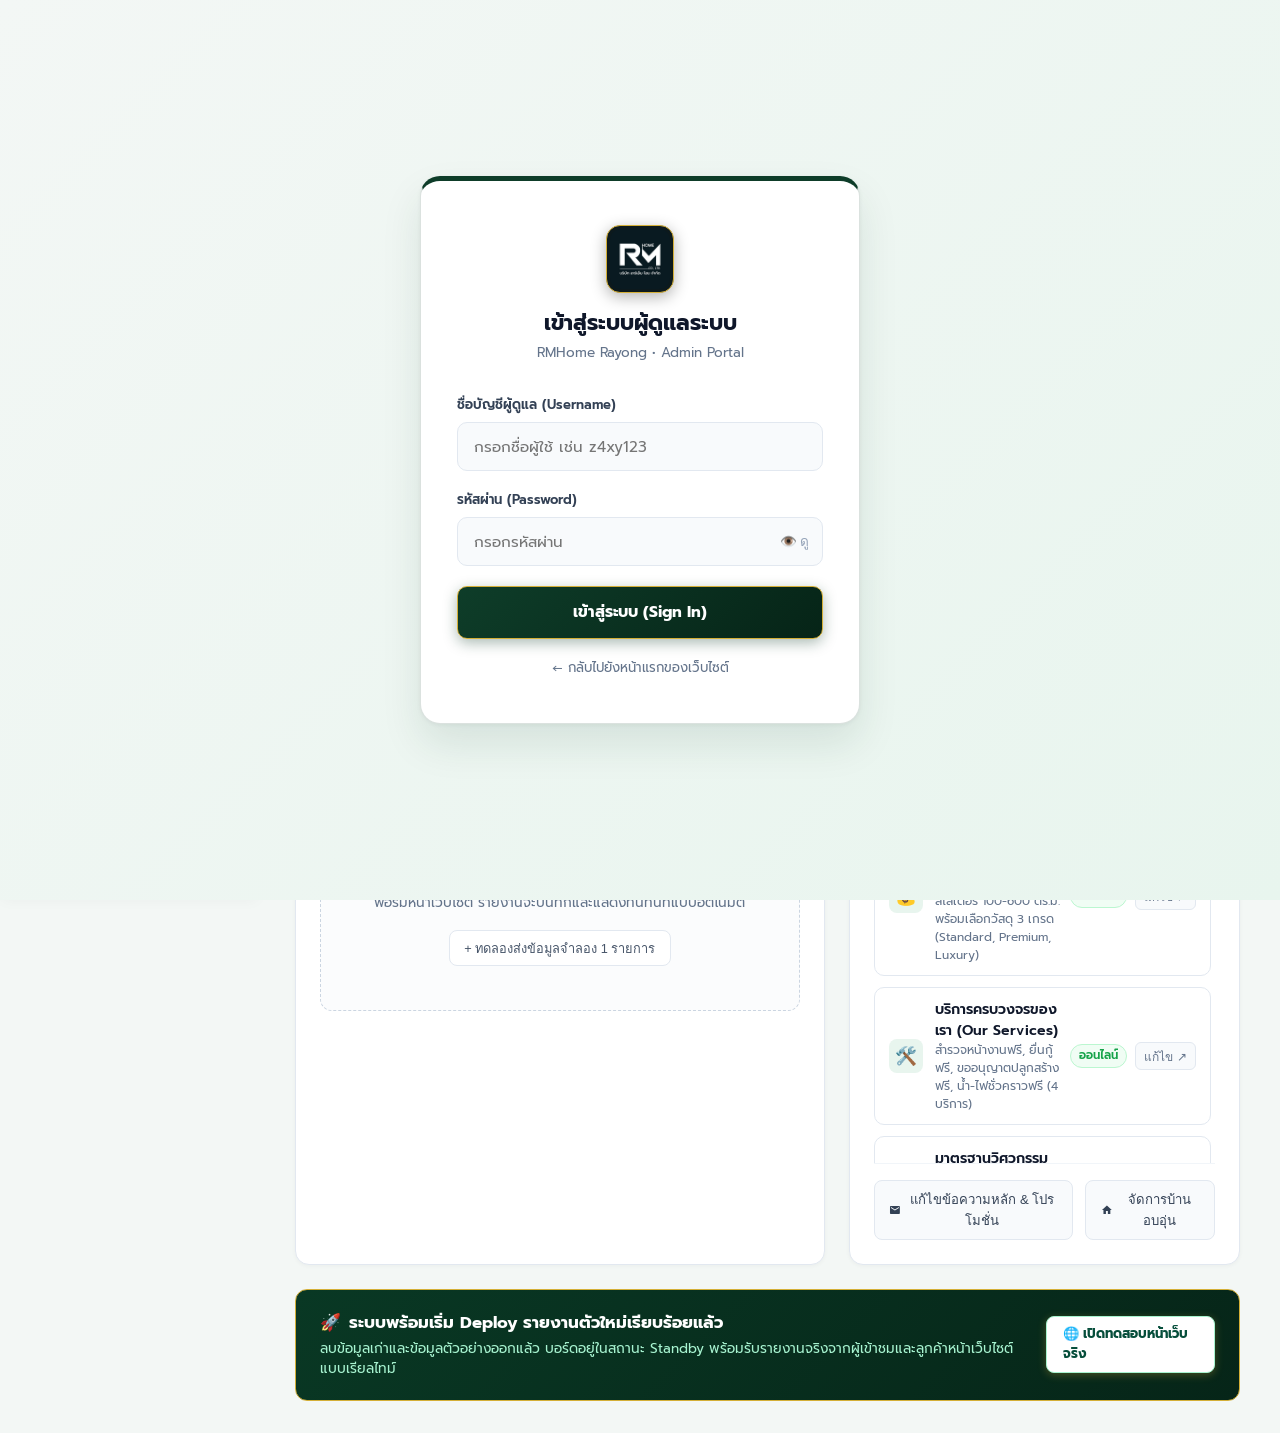
==== commit 975da05e: "Enhance mobile dashboard leads UI and full site content CMS" ====
--- a/admin.html
+++ b/admin.html
@@ -10,7 +10,7 @@
   <link rel="preconnect" href="https://fonts.googleapis.com">
   <link rel="preconnect" href="https://fonts.gstatic.com" crossorigin>
   <link href="https://fonts.googleapis.com/css2?family=Prompt:wght@300;400;500;600;700&display=swap" rel="stylesheet">
-  <link rel="stylesheet" href="css/admin.css?v=green-gold">
+  <link rel="stylesheet" href="css/admin.css?v=20261106mobile">
 </head>
 <body>
 
@@ -99,6 +99,10 @@
         <svg viewBox="0 0 24 24"><path d="M9 16.17L4.83 12l-1.42 1.41L9 19 21 7l-1.41-1.41z"/></svg>
         <span>ขั้นตอนงานสร้าง (Workflow)</span>
       </a>
+      <a href="#site-tracker" class="nav-item" data-tab="site-tracker" title="ติดตามความคืบหน้างานก่อสร้าง (Site Tracker)">
+        <span style="font-size:16px; margin-right:4px;">🏗️</span>
+        <span>ติดตามงานสร้าง (Tracker)</span>
+      </a>
       <a href="#site-content" class="nav-item" data-tab="site-content" title="แก้ไขข้อความหน้าเว็บหลัก โปรโมชั่น และเบอร์โทร">
         <svg viewBox="0 0 24 24"><path d="M20 4H4c-1.1 0-1.99.9-1.99 2L2 18c0 1.1.9 2 2 2h16c1.1 0 2-.9 2-2V6c0-1.1-.9-2-2-2zm0 4l-8 5-8-5V6l8 5 8-5v2z"/></svg>
         <span>ข้อความหลัก & โปรโมชั่น</span>
@@ -136,6 +140,9 @@
         <p id="adminUserGreeting">สวัสดี, z4xy123 (ผู้ดูแลระบบ)</p>
       </div>
       <div class="header-actions">
+        <button class="btn-action-outline" id="btnLineNotifyModal" style="background:#f0fdf4; border-color:#22c55e; color:#15803d; font-weight:600;" title="ตั้งค่าระบบแจ้งเตือนเข้า LINE เมื่อมีลูกค้าติดต่อ">
+          <span>🔔 ตั้งค่าแจ้งเตือน LINE</span>
+        </button>
         <button class="btn-action-outline" id="btnCloudSync" style="background:#0e3d29; color:#fff; border:1px solid #d4af37; font-weight:600;" title="ตั้งค่าฐานข้อมูลคลาวด์กลาง (Firebase Realtime DB) เพื่อให้ทุกเครื่องในโลกเห็นข้อมูลอัปเดตตรงกัน">
           <span>☁️ ตั้งค่า Cloud DB</span>
         </button>
@@ -458,7 +465,10 @@
               รายชื่อผู้สนใจสร้างบ้านและข้อมูลติดต่อที่ส่งเข้ามาจากแบบฟอร์มหน้าเว็บ
             </p>
           </div>
-          <div style="display:flex; gap:0.5rem; align-items:center;">
+          <div style="display:flex; gap:0.5rem; align-items:center; flex-wrap:wrap;">
+            <button class="btn-action-outline" id="btnOpenLineSettingsInLeads" style="background:#f0fdf4; border-color:#22c55e; color:#15803d; font-size:0.8rem; padding:0.4rem 0.8rem; font-weight:600;" title="ตั้งค่าระบบแจ้งเตือนเข้า LINE">
+              🔔 ตั้งค่าแจ้งเตือน LINE
+            </button>
             <button class="btn-export-csv" id="btnExportCsvTabLeads" title="ส่งออก CSV">
               📥 ส่งออก CSV
             </button>
@@ -926,68 +936,250 @@
     </div>
 
     <!-- =========================================================
-         TAB 9: ข้อความหน้าเว็บหลัก & แถบโปรโมชั่น (Site Content CMS Tab)
+         TAB 8.5: ติดตามความคืบหน้างานก่อสร้าง (Site Tracker CMS Tab)
+         ========================================================= -->
+    <div class="admin-tab-pane" id="tabSiteTracker">
+      <div class="cms-editor-card">
+        <div class="cms-editor-header">
+          <div>
+            <h3>🏗️ จัดการระบบติดตามความคืบหน้างานก่อสร้าง (Live Site Tracker CMS)</h3>
+            <p style="font-size:0.82rem; color:#64748b; margin-top:3px;">
+              อัปเดตงวดงานก่อสร้าง % ความคืบหน้ารวม และบันทึกของวิศวกร ลูกค้าสามารถนำรหัสสัญญาหรือเบอร์โทรไปตรวจเช็กที่หน้าเว็บได้ทันที
+            </p>
+          </div>
+          <div style="display:flex; gap:0.5rem; align-items:center;">
+            <button type="button" class="btn-primary" id="btnAddNewProject" style="background:linear-gradient(135deg, #0e3d29, #062417); color:#fff; border:1px solid #d4af37; padding:0.45rem 1rem; border-radius:8px; font-size:0.82rem; font-weight:600; cursor:pointer;">
+              + เพิ่มโครงการสร้างบ้านใหม่
+            </button>
+          </div>
+        </div>
+
+        <div class="tracker-project-grid" id="adminTrackerProjectContainer">
+          <!-- Dynamic projects injected by js/admin.js -->
+        </div>
+      </div>
+    </div>
+
+    <!-- =========================================================
+         TAB 9: จัดการข้อความทุกหน้าของเว็บ (Site Content CMS Tab)
          ========================================================= -->
     <div class="admin-tab-pane" id="tabSiteContent">
       <div class="cms-editor-card">
         <div class="cms-editor-header">
           <div>
-            <h3>📢 ข้อความหน้าเว็บหลัก & แถบโปรโมชั่น (Site Content CMS)</h3>
+            <h3>🎨 จัดการข้อความทุกหน้าของเว็บไซต์ (All-in-One Site Content CMS)</h3>
             <p style="font-size:0.82rem; color:#64748b; margin-top:3px;">
-              แก้ไขแถบโปรโมชั่นด้านบน เบอร์โทรศัพท์ เวลาทำการ และข้อความหน้าแรก
+              ปรับแต่งชื่อแบรนด์, ข้อความทุกส่วน, เบอร์โทร, สถิติ, และคำบรรยายทุกหน้าได้ด้วยตัวเอง 100% พร้อมขายต่อให้ลูกค้าแก้ไขเองได้ทันที
             </p>
           </div>
           <span class="badge-trend green">⚡ ซิงค์อัตโนมัติ</span>
         </div>
 
         <form id="siteContentForm">
-          <div class="form-grid-2col">
-            <div class="form-group full-width">
-              <label class="form-label" for="editPromoText">ข้อความแถบโปรโมชั่น (Promotion Bar Text) *</label>
-              <input type="text" id="editPromoText" class="form-control" required>
-            </div>
-            <div class="form-group">
-              <label class="form-label" for="editPromoPill">ป้ายหัวโปรโมชั่น (Promotion Pill)</label>
-              <input type="text" id="editPromoPill" class="form-control" placeholder="PROMOTION 2026">
-            </div>
-            <div class="form-group">
-              <label class="form-label" for="editPhone">เบอร์โทรศัพท์สายด่วน (Hotline Phone) *</label>
-              <input type="text" id="editPhone" class="form-control" placeholder="091-299-8797" required>
-            </div>
-            <div class="form-group">
-              <label class="form-label" for="editHours">เวลาเปิดบริการ (Working Hours)</label>
-              <input type="text" id="editHours" class="form-control" placeholder="จันทร์ - เสาร์ (09:00 - 18:00 น.)">
-            </div>
-            <div class="form-group">
-              <label class="form-label" for="editLineId">LINE ID (เช่น sunny_anavin ไม่มี @)</label>
-              <input type="text" id="editLineId" class="form-control" placeholder="sunny_anavin">
-            </div>
-            <div class="form-group">
-              <label class="form-label" for="editLineUrl">ลิงก์ LINE (Add Friend URL) *</label>
-              <input type="text" id="editLineUrl" class="form-control" placeholder="https://line.me/ti/p/~sunny_anavin">
-            </div>
-            <div class="form-group">
-              <label class="form-label" for="editNavModelsLabel">ชื่อเมนูบ้านอบอุ่นบนแถบเมนู (Nav Label) *</label>
-              <input type="text" id="editNavModelsLabel" class="form-control" placeholder="บ้านอบอุ่นที่เรามอบให้คุณ" required>
-            </div>
-            <div class="form-group full-width">
-              <label class="form-label" for="editHeroBadge">ข้อความป้ายทอง Hero Badge</label>
-              <input type="text" id="editHeroBadge" class="form-control" placeholder="บริษัทรับสร้างบ้านอันดับ 1 ในจังหวัดระยอง และพื้นที่เศรษฐกิจ EEC">
-            </div>
-            <div class="form-group full-width">
-              <label class="form-label" for="editHeroTitle">หัวข้อใหญ่ Hero Title (ใช้ &lt;br&gt; สำหรับขึ้นบรรทัดใหม่ได้)</label>
-              <input type="text" id="editHeroTitle" class="form-control">
-            </div>
-            <div class="form-group full-width">
-              <label class="form-label" for="editHeroSubtitle">คำบรรยาย Hero Subtitle</label>
-              <textarea id="editHeroSubtitle" class="form-control" rows="3"></textarea>
-            </div>
-          </div>
-          <div style="margin-top:1.5rem; display:flex; align-items:center; gap:1rem;">
-            <button type="submit" class="btn-green-submit" id="btnSaveSiteContent">
+          <!-- หมวด 1: ข้อมูลแบรนด์ & การติดต่อ -->
+          <div class="cms-section-group" style="margin-bottom:2rem; background:#f8fafc; border:1px solid #e2e8f0; border-radius:12px; padding:1.25rem;">
+            <h4 style="font-size:1rem; font-weight:700; color:#0e3d29; margin-bottom:1rem; display:flex; align-items:center; gap:0.4rem;">
+              <span>🏢</span> หมวดที่ 1: ข้อมูลแบรนด์, แถบโปรโมชั่น &amp; การติดต่อ
+            </h4>
+            <div class="form-grid-2col">
+              <div class="form-group">
+                <label class="form-label" for="editBrandName">ชื่อแบรนด์ / บริษัท (Brand Name)</label>
+                <input type="text" id="editBrandName" class="form-control" placeholder="RMHOME">
+              </div>
+              <div class="form-group">
+                <label class="form-label" for="editBrandSub">สโลแกน / คำโปรยใต้ชื่อแบรนด์ (Tagline)</label>
+                <input type="text" id="editBrandSub" class="form-control" placeholder="สร้างบ้านระยอง">
+              </div>
+              <div class="form-group">
+                <label class="form-label" for="editPromoPill">ป้ายหัวโปรโมชั่น (Promotion Pill)</label>
+                <input type="text" id="editPromoPill" class="form-control" placeholder="PROMOTION 2026">
+              </div>
+              <div class="form-group">
+                <label class="form-label" for="editPhone">เบอร์โทรศัพท์สายด่วน (Hotline Phone) *</label>
+                <input type="text" id="editPhone" class="form-control" placeholder="091-299-8797" required>
+              </div>
+              <div class="form-group full-width">
+                <label class="form-label" for="editPromoText">ข้อความแถบโปรโมชั่นด้านบนสุด (Promo Bar Text) *</label>
+                <input type="text" id="editPromoText" class="form-control" placeholder="จองสร้างบ้านวันนี้ ฟรี! ออกแบบ 3D + ค่าขออนุญาตก่อสร้าง" required>
+              </div>
+              <div class="form-group">
+                <label class="form-label" for="editHours">เวลาเปิดบริการ (Working Hours)</label>
+                <input type="text" id="editHours" class="form-control" placeholder="จันทร์ - เสาร์ (09:00 - 18:00 น.)">
+              </div>
+              <div class="form-group">
+                <label class="form-label" for="editLineId">LINE ID (สำหรับแสดงผล)</label>
+                <input type="text" id="editLineId" class="form-control" placeholder="sunny_anavin">
+              </div>
+              <div class="form-group">
+                <label class="form-label" for="editLineUrl">ลิงก์แอด LINE (Add Friend URL) *</label>
+                <input type="text" id="editLineUrl" class="form-control" placeholder="https://line.me/ti/p/~sunny_anavin">
+              </div>
+              <div class="form-group">
+                <label class="form-label" for="editNavModelsLabel">ชื่อเมนูแบบบ้านบนแถบนำทาง (Nav Label)</label>
+                <input type="text" id="editNavModelsLabel" class="form-control" placeholder="บ้านอบอุ่นที่เรามอบให้คุณ">
+              </div>
+              <div class="form-group full-width">
+                <label class="form-label" for="editAddress">ที่อยู่สำนักงาน / บริษัท (Office Address)</label>
+                <input type="text" id="editAddress" class="form-control" placeholder="41/5 หมู่ 4 หมู่บ้านหนองตะแบก ต.ตาขัน อ.บ้านค่าย จ.ระยอง 21120">
+              </div>
+            </div>
+          </div>
+
+          <!-- หมวด 2: หน้าแรก Hero & สถิติความน่าเชื่อถือ -->
+          <div class="cms-section-group" style="margin-bottom:2rem; background:#f8fafc; border:1px solid #e2e8f0; border-radius:12px; padding:1.25rem;">
+            <h4 style="font-size:1rem; font-weight:700; color:#0e3d29; margin-bottom:1rem; display:flex; align-items:center; gap:0.4rem;">
+              <span>🌟</span> หมวดที่ 2: หน้าแรก (Hero Section) &amp; สถิติความน่าเชื่อถือ
+            </h4>
+            <div class="form-grid-2col">
+              <div class="form-group full-width">
+                <label class="form-label" for="editHeroBadge">ข้อความป้ายทองด้านบน (Hero Badge)</label>
+                <input type="text" id="editHeroBadge" class="form-control" placeholder="บริษัทรับสร้างบ้านอันดับ 1 ในจังหวัดระยอง และพื้นที่เศรษฐกิจ EEC">
+              </div>
+              <div class="form-group full-width">
+                <label class="form-label" for="editHeroTitle">หัวข้อหลัก Hero Title (ใส่โค้ด &lt;span class=&quot;text-gold-gradient&quot;&gt;ข้อความสีทอง&lt;/span&gt; ได้)</label>
+                <input type="text" id="editHeroTitle" class="form-control" placeholder="สร้างบ้านในฝันของคุณ คุมงบได้ ไม่บานปลาย">
+              </div>
+              <div class="form-group full-width">
+                <label class="form-label" for="editHeroSubtitle">คำบรรยายใต้หัวข้อหลัก (Hero Subtitle)</label>
+                <textarea id="editHeroSubtitle" class="form-control" rows="2" placeholder="บริษัทรับสร้างบ้านคุณภาพพรีเมียมอันดับ 1 ในระยอง ออกแบบบ้านสวย คุมงบได้ 100%"></textarea>
+              </div>
+              <div class="form-group">
+                <label class="form-label" for="editStat1Num">สถิติที่ 1: ตัวเลข</label>
+                <input type="text" id="editStat1Num" class="form-control" placeholder="50+">
+              </div>
+              <div class="form-group">
+                <label class="form-label" for="editStat1Label">สถิติที่ 1: ข้อความอธิบาย</label>
+                <input type="text" id="editStat1Label" class="form-control" placeholder="ผลงานสร้างบ้านจริง">
+              </div>
+              <div class="form-group">
+                <label class="form-label" for="editStat2Num">สถิติที่ 2: ตัวเลข</label>
+                <input type="text" id="editStat2Num" class="form-control" placeholder="100%">
+              </div>
+              <div class="form-group">
+                <label class="form-label" for="editStat2Label">สถิติที่ 2: ข้อความอธิบาย</label>
+                <input type="text" id="editStat2Label" class="form-control" placeholder="คุมงบได้ ไม่ทิ้งงาน">
+              </div>
+              <div class="form-group">
+                <label class="form-label" for="editStat3Num">สถิติที่ 3: ตัวเลข</label>
+                <input type="text" id="editStat3Num" class="form-control" placeholder="20 ปี">
+              </div>
+              <div class="form-group">
+                <label class="form-label" for="editStat3Label">สถิติที่ 3: ข้อความอธิบาย</label>
+                <input type="text" id="editStat3Label" class="form-control" placeholder="รับประกันโครงสร้าง">
+              </div>
+            </div>
+          </div>
+
+          <!-- หมวด 3: หัวข้อและคำบรรยายของแต่ละหมวด -->
+          <div class="cms-section-group" style="margin-bottom:2rem; background:#f8fafc; border:1px solid #e2e8f0; border-radius:12px; padding:1.25rem;">
+            <h4 style="font-size:1rem; font-weight:700; color:#0e3d29; margin-bottom:1rem; display:flex; align-items:center; gap:0.4rem;">
+              <span>📝</span> หมวดที่ 3: หัวข้อ &amp; คำบรรยายทุกหมวดบนหน้าเว็บ (Section Headings)
+            </h4>
+            <div class="form-grid-2col">
+              <!-- Models -->
+              <div class="form-group">
+                <label class="form-label" for="editSecModelsTitle">หัวข้อ: หมวดแบบบ้าน (House Models Title)</label>
+                <input type="text" id="editSecModelsTitle" class="form-control" placeholder="บ้านอบอุ่นที่เรามอบให้คุณ">
+              </div>
+              <div class="form-group">
+                <label class="form-label" for="editSecModelsSubtitle">คำบรรยาย: หมวดแบบบ้าน</label>
+                <input type="text" id="editSecModelsSubtitle" class="form-control" placeholder="ดีไซน์สถาปัตยกรรมร่วมสมัย ลงตัวกับสภาพอากาศเมืองระยอง">
+              </div>
+
+              <!-- Calculator -->
+              <div class="form-group">
+                <label class="form-label" for="editSecCalcTitle">หัวข้อ: โปรแกรมคำนวณงบสร้างบ้าน</label>
+                <input type="text" id="editSecCalcTitle" class="form-control" placeholder="โปรแกรมคำนวณงบสร้างบ้าน ระยอง">
+              </div>
+              <div class="form-group">
+                <label class="form-label" for="editSecCalcSubtitle">คำบรรยาย: โปรแกรมคำนวณงบสร้างบ้าน</label>
+                <input type="text" id="editSecCalcSubtitle" class="form-control" placeholder="วางแผนการเงินอย่างแม่นยำ เลือกระดับวัสดุและขนาดพื้นที่ใช้สอย">
+              </div>
+
+              <!-- Services -->
+              <div class="form-group">
+                <label class="form-label" for="editSecServicesTitle">หัวข้อ: บริการครบวงจรของเรา</label>
+                <input type="text" id="editSecServicesTitle" class="form-control" placeholder="บริการครบวงจร ของเรา">
+              </div>
+              <div class="form-group">
+                <label class="form-label" for="editSecServicesSubtitle">คำบรรยาย: บริการครบวงจรของเรา</label>
+                <input type="text" id="editSecServicesSubtitle" class="form-control" placeholder="ดูแลครบ จบในที่เดียว ลดความยุ่งยาก ประหยัดเวลา">
+              </div>
+
+              <!-- Standards -->
+              <div class="form-group">
+                <label class="form-label" for="editSecStandardsTitle">หัวข้อ: มาตรฐานงานก่อสร้างวิศวกรรม</label>
+                <input type="text" id="editSecStandardsTitle" class="form-control" placeholder="มาตรฐานวิศวกรรม กว. ที่เรายึดมั่น">
+              </div>
+              <div class="form-group">
+                <label class="form-label" for="editSecStandardsSubtitle">คำบรรยาย: มาตรฐานงานก่อสร้าง</label>
+                <input type="text" id="editSecStandardsSubtitle" class="form-control" placeholder="คัดสรรวัสดุพรีเมียม และควบคุมงานก่อสร้างทุกขั้นตอนโดยวิศวกรวิชาชีพ">
+              </div>
+
+              <!-- Workflow -->
+              <div class="form-group">
+                <label class="form-label" for="editSecWorkflowTitle">หัวข้อ: ขั้นตอนงานสร้าง (Workflow)</label>
+                <input type="text" id="editSecWorkflowTitle" class="form-control" placeholder="ขั้นตอนสร้างบ้านง่ายๆ กับเรา">
+              </div>
+              <div class="form-group">
+                <label class="form-label" for="editSecWorkflowSubtitle">คำบรรยาย: ขั้นตอนงานสร้าง</label>
+                <input type="text" id="editSecWorkflowSubtitle" class="form-control" placeholder="กระบวนการทำงานที่เป็นระบบ ตรวจสอบได้ทุกขั้นตอน">
+              </div>
+
+              <!-- Tracker -->
+              <div class="form-group">
+                <label class="form-label" for="editSecTrackerTitle">หัวข้อ: ติดตามงานสร้าง (Site Tracker)</label>
+                <input type="text" id="editSecTrackerTitle" class="form-control" placeholder="ตรวจเช็กความคืบหน้างานก่อสร้างบ้านของคุณ">
+              </div>
+              <div class="form-group">
+                <label class="form-label" for="editSecTrackerSubtitle">คำบรรยาย: ติดตามงานสร้าง</label>
+                <input type="text" id="editSecTrackerSubtitle" class="form-control" placeholder="กรุณากรอกหมายเลขสัญญา หรือเบอร์โทรศัพท์ เพื่อเข้าดูรายงานความคืบหน้า">
+              </div>
+
+              <!-- Areas -->
+              <div class="form-group">
+                <label class="form-label" for="editSecAreasTitle">หัวข้อ: พื้นที่ให้บริการ (Areas Title)</label>
+                <input type="text" id="editSecAreasTitle" class="form-control" placeholder="พื้นที่ให้บริการรับสร้างบ้านในจังหวัดระยอง และภาคตะวันออก">
+              </div>
+              <div class="form-group">
+                <label class="form-label" for="editSecReviewsTitle">หัวข้อ: รีวิวลูกค้า (Reviews Title)</label>
+                <input type="text" id="editSecReviewsTitle" class="form-control" placeholder="เสียงตอบรับจาก ลูกค้าตัวจริง">
+              </div>
+
+              <!-- Contact -->
+              <div class="form-group">
+                <label class="form-label" for="editSecContactTitle">หัวข้อ: ติดต่อเรา (Contact Title)</label>
+                <input type="text" id="editSecContactTitle" class="form-control" placeholder="ติดต่อขอรับคำปรึกษา &amp; ประเมินราคาฟรี">
+              </div>
+              <div class="form-group">
+                <label class="form-label" for="editSecContactSubtitle">คำบรรยาย: ติดต่อเรา</label>
+                <input type="text" id="editSecContactSubtitle" class="form-control" placeholder="พร้อมให้คำแนะนำ ออกแบบ 3D และประเมินราคาเบื้องต้นฟรี">
+              </div>
+            </div>
+          </div>
+
+          <!-- หมวด 4: ส่วนท้ายเว็บ & ลิขสิทธิ์ -->
+          <div class="cms-section-group" style="margin-bottom:2rem; background:#f8fafc; border:1px solid #e2e8f0; border-radius:12px; padding:1.25rem;">
+            <h4 style="font-size:1rem; font-weight:700; color:#0e3d29; margin-bottom:1rem; display:flex; align-items:center; gap:0.4rem;">
+              <span>📄</span> หมวดที่ 4: ส่วนท้ายเว็บ (Footer) &amp; ลิขสิทธิ์
+            </h4>
+            <div class="form-grid-2col">
+              <div class="form-group full-width">
+                <label class="form-label" for="editFooterAbout">คำบรรยายบริษัทส่วนท้าย (Footer About Description)</label>
+                <textarea id="editFooterAbout" class="form-control" rows="2" placeholder="บริษัทรับสร้างบ้านคุณภาพพรีเมียม ออกแบบและก่อสร้างด้วยมาตรฐานวิศวกรรม"></textarea>
+              </div>
+              <div class="form-group full-width">
+                <label class="form-label" for="editFooterCopyright">ข้อความลิขสิทธิ์ส่วนล่างสุด (Copyright Text)</label>
+                <input type="text" id="editFooterCopyright" class="form-control" placeholder="© 2026 RMHome Rayong. All Rights Reserved.">
+              </div>
+            </div>
+          </div>
+
+          <div style="margin-top:1.5rem; display:flex; align-items:center; gap:1rem; flex-wrap:wrap;">
+            <button type="submit" class="btn-green-submit" id="btnSaveSiteContent" style="padding:0.75rem 1.75rem; font-size:0.95rem;">
               💾 บันทึกข้อความหน้าเว็บทั้งหมด
             </button>
-            <span id="siteContentSaveFeedback" style="font-size:0.85rem; color:#16a34a; font-weight:600; display:none;">
+            <span id="siteContentSaveFeedback" style="font-size:0.88rem; color:#16a34a; font-weight:600; display:none;">
               ✅ บันทึกและอัปเดตหน้าเว็บเรียบร้อยแล้ว!
             </span>
           </div>
@@ -1450,8 +1642,194 @@
     </div>
   </div>
 
+  <!-- Construction Project Edit Modal -->
+  <div class="modal-admin-overlay" id="editProjectModal">
+    <div class="modal-admin-box xlarge modal-project-box">
+      <div class="modal-admin-header">
+        <div>
+          <h3 id="modalProjectTitle" style="font-size:1.25rem; font-weight:700; color:#0e3d29;">แก้ไขโครงการก่อสร้าง</h3>
+          <p style="font-size:0.83rem; color:#64748b; margin-top:2px;">จัดการความคืบหน้า 5 งวดงาน และรายละเอียดโครงการ</p>
+        </div>
+        <button class="modal-admin-close" id="modalCloseProjectBtn" aria-label="ปิด">&times;</button>
+      </div>
+
+      <form id="projectEditForm" onsubmit="return false;" class="project-edit-form">
+        <input type="hidden" id="projEditId">
+        
+        <div class="form-grid-2col project-form-row">
+          <div class="form-group">
+            <label class="form-label" for="projEditContractNo">เลขที่สัญญา (Contract No.) *</label>
+            <input type="text" id="projEditContractNo" class="form-control" required placeholder="เช่น RM-2026-003">
+          </div>
+          <div class="form-group">
+            <label class="form-label" for="projEditCustomerName">ชื่อลูกค้า / เจ้าของบ้าน *</label>
+            <input type="text" id="projEditCustomerName" class="form-control" required placeholder="เช่น คุณธีรศักดิ์ และครอบครัว">
+          </div>
+        </div>
+
+        <div class="form-grid-2col project-form-row">
+          <div class="form-group">
+            <label class="form-label" for="projEditPhone">เบอร์โทรศัพท์เจ้าของบ้าน *</label>
+            <input type="tel" id="projEditPhone" class="form-control" required placeholder="08x-xxx-xxxx">
+          </div>
+          <div class="form-group">
+            <label class="form-label" for="projEditModelName">แบบบ้านที่สร้าง *</label>
+            <input type="text" id="projEditModelName" class="form-control" required placeholder="เช่น The Grand Nordic Villa">
+          </div>
+        </div>
+
+        <div class="form-grid-2col project-form-row">
+          <div class="form-group">
+            <label class="form-label" for="projEditLocation">สถานที่ก่อสร้าง</label>
+            <input type="text" id="projEditLocation" class="form-control" placeholder="เช่น อ.เมืองระยอง จ.ระยอง">
+          </div>
+          <div class="form-group">
+            <label class="form-label" for="projEditStatus">สถานะโครงการ</label>
+            <select id="projEditStatus" class="form-control">
+              <option value="ongoing">🟢 กำลังดำเนินการก่อสร้าง</option>
+              <option value="completed">✅ ส่งมอบบ้านแล้ว</option>
+            </select>
+          </div>
+        </div>
+
+        <div class="form-grid-2col project-form-row">
+          <div class="form-group">
+            <label class="form-label" for="projEditEngineerName">วิศวกรผู้ควบคุมงาน</label>
+            <input type="text" id="projEditEngineerName" class="form-control" placeholder="วศ. สิทธิชัย วัฒนา">
+          </div>
+          <div class="form-group">
+            <div style="display:flex; justify-content:space-between; align-items:center; margin-bottom:0.25rem;">
+              <label class="form-label" for="projEditProgress" style="margin-bottom:0;">ความคืบหน้ารวม (% 0-100) *</label>
+              <span id="projProgressLiveBadge" class="live-progress-badge">65%</span>
+            </div>
+            <div class="pct-input-stepper-wrap">
+              <input type="number" id="projEditProgress" min="0" max="100" required class="form-control pct-main-input" placeholder="65">
+              <div class="pct-presets-wrap">
+                <button type="button" class="btn-step-pct" data-delta="-5" title="ลด 5%">-5%</button>
+                <button type="button" class="btn-step-pct" data-delta="+5" title="เพิ่ม 5%">+5%</button>
+                <button type="button" class="btn-set-pct" data-pct="30" title="ตั้งเป็น 30%">30%</button>
+                <button type="button" class="btn-set-pct" data-pct="50" title="ตั้งเป็น 50%">50%</button>
+                <button type="button" class="btn-set-pct pct-done-btn" data-pct="100" title="เสร็จสมบูรณ์ 100%">100%</button>
+              </div>
+            </div>
+          </div>
+        </div>
+
+        <!-- 5 Milestones Editor Box -->
+        <div class="milestones-manager-box">
+          <div class="milestones-manager-header">
+            <div>
+              <span class="milestones-manager-title">
+                📋 จัดการ 5 งวดงานก่อสร้าง (ปรับสถานะ & คำนวณอัตโนมัติ)
+              </span>
+              <span class="milestones-manager-sub">
+                ปรับสถานะแต่ละงวด หรือกดคำนวณ % หรือพิมพ์เปอร์เซ็นต์เองด้านบนได้อิสระ
+              </span>
+            </div>
+            <button type="button" id="btnAutoCalcMilestones" class="btn-auto-calc">
+              ⚡ คำนวณ % รวมจากงวดงาน
+            </button>
+          </div>
+
+          <div id="modalMilestonesContainer" class="milestones-container-list">
+            <!-- Rendered dynamically by js/admin.js -->
+          </div>
+        </div>
+
+        <div class="form-group full-width">
+          <label class="form-label" for="projEditStatusNote">ข้อความสถานะย่อ (Status Note)</label>
+          <input type="text" id="projEditStatusNote" class="form-control" placeholder="เช่น ดำเนินการเร็วกว่าแผนงาน 5 วัน">
+        </div>
+
+        <div class="form-group full-width">
+          <label class="form-label" for="projEditEngineerNote">บันทึกจากวิศวกรผู้ควบคุม (Engineer Daily Log)</label>
+          <textarea id="projEditEngineerNote" class="form-control" rows="3" placeholder="ระบุความคืบหน้าหน้างานล่าสุด..."></textarea>
+        </div>
+
+        <div class="modal-form-actions">
+          <button type="button" class="btn-action-outline btn-modal-cancel" id="btnCancelProjectEdit">ยกเลิก</button>
+          <button type="button" class="btn-green-submit btn-modal-save" id="btnSaveProjectEdit">
+            💾 บันทึกข้อมูลโครงการ
+          </button>
+        </div>
+      </form>
+    </div>
+  </div>
+
+  <!-- LINE Notification & Webhook Modal -->
+  <div class="modal-admin-overlay" id="lineNotifyModal">
+    <div class="modal-admin-box" style="max-width: 680px;">
+      <div class="modal-admin-header">
+        <div style="display:flex; align-items:center; gap:0.6rem;">
+          <span style="font-size:1.6rem;">🔔</span>
+          <div>
+            <h3 style="font-size:1.2rem; font-weight:700; color:#0e3d29; margin:0;">ตั้งค่าระบบแจ้งเตือนลูกค้าเข้า LINE</h3>
+            <p style="font-size:0.8rem; color:#64748b; margin:2px 0 0 0;">เชื่อมต่อกับ Google Apps Script & LINE Messaging API แจ้งเตือนทันทีเมื่อลูกค้ากรอกแบบฟอร์ม</p>
+          </div>
+        </div>
+        <button class="modal-admin-close" id="modalCloseLineNotifyBtn" aria-label="ปิด">&times;</button>
+      </div>
+
+      <div style="padding: 1.25rem 0 0 0;">
+        <!-- Status Box -->
+        <div id="lineNotifyStatusBox" style="background:#f8fafc; border:1px solid #e2e8f0; border-radius:10px; padding:0.85rem 1rem; margin-bottom:1.25rem; display:flex; align-items:center; justify-content:space-between; flex-wrap:wrap; gap:0.5rem;">
+          <div style="display:flex; align-items:center; gap:0.6rem;">
+            <span id="lineStatusIndicator" style="width:10px; height:10px; border-radius:50%; background:#94a3b8; display:inline-block;"></span>
+            <span id="lineStatusText" style="font-size:0.88rem; font-weight:600; color:#334155;">ยังไม่ได้เชื่อมต่อ Webhook</span>
+          </div>
+          <span id="lineStatusBadge" style="font-size:0.75rem; background:#e2e8f0; color:#475569; padding:0.2rem 0.6rem; border-radius:999px; font-weight:600;">OFFLINE</span>
+        </div>
+
+        <!-- Webhook URL Input -->
+        <div class="form-group" style="margin-bottom:1.25rem;">
+          <label class="form-label" for="lineWebhookUrlInput" style="font-weight:700;">
+            Google Apps Script Web App URL (Webhook Endpoint) *
+          </label>
+          <input type="url" id="lineWebhookUrlInput" class="form-control" placeholder="https://script.google.com/macros/s/AKfycbx.../exec" style="font-family:monospace; font-size:0.85rem;">
+          <p style="font-size:0.78rem; color:#64748b; margin-top:0.35rem; line-height:1.4;">
+            💡 นำ URL ที่ได้จากการ Deploy เป็น Web App (Who has access: Anyone) ใน Google Apps Script มาวางที่นี่
+          </p>
+        </div>
+
+        <!-- Action Buttons Row -->
+        <div style="display:flex; gap:0.6rem; flex-wrap:wrap; margin-bottom:1.5rem;">
+          <button type="button" class="btn-green-submit" id="btnSaveLineWebhook" style="padding:0.5rem 1.25rem; font-weight:600;">
+            💾 บันทึกการเชื่อมต่อ
+          </button>
+          <button type="button" class="btn-action-outline" id="btnTestLineNotify" style="border-color:#38bdf8; color:#0284c7; font-weight:600; background:#f0f9ff;">
+            🧪 ทดสอบส่งแจ้งเตือนเข้า LINE ตอนนี้
+          </button>
+          <button type="button" class="btn-action-outline" id="btnCopyGasScript" style="border-color:#d4af37; color:#b45309; font-weight:600; background:#fefce8;">
+            📋 คัดลอกโค้ด Google Apps Script
+          </button>
+        </div>
+
+        <!-- Quick Setup Guide Accordion/Box -->
+        <div style="background:#f1f5f9; border-radius:10px; padding:1.1rem; border:1px solid #cbd5e1;">
+          <h4 style="font-size:0.88rem; font-weight:700; color:#0f172a; margin-bottom:0.5rem; display:flex; align-items:center; gap:0.4rem;">
+            📖 สรุปวิธีติดตั้งง่ายๆ ใน 3 นาที:
+          </h4>
+          <ol style="font-size:0.82rem; color:#475569; padding-left:1.2rem; line-height:1.6; margin:0;">
+            <li>เปิด <a href="https://sheets.new" target="_blank" style="color:#0284c7; font-weight:600; text-decoration:underline;">Google Sheets</a> ใหม่ -> ไปที่ <strong>ส่วนขยาย (Extensions)</strong> -> <strong>Apps Script</strong></li>
+            <li>กดปุ่ม <strong>"📋 คัดลอกโค้ด Google Apps Script"</strong> ด้านบน แล้วนำไปวางทับโค้ดเดิมทั้งหมด</li>
+            <li>ใส่ <strong>LINE Channel Access Token</strong> ในบรรทัดที่ 18 แล้วกด Save 💾</li>
+            <li>กด <strong>Deploy (การทำให้ใช้งานได้)</strong> -> <strong>New deployment</strong> -> เลือกประเภท <strong>Web app</strong> -> ตั้งค่า Who has access เป็น <strong>Anyone (ทุกคน)</strong></li>
+            <li>คัดลอก <strong>Web App URL</strong> นำมาวางในช่องด้านบน แล้วกด <strong>"บันทึกการเชื่อมต่อ"</strong> พร้อมทดสอบได้ทันที!</li>
+          </ol>
+          <p style="font-size:0.78rem; color:#64748b; margin:0.6rem 0 0 0;">
+            🔒 <strong>ความเป็นส่วนตัว:</strong> ลูกค้าแต่ละท่านจะเห็นแชทคุยกับบริษัทคนเดียว 100% ไม่เห็นแชทของลูกค้าอื่น ส่วนแอดมินหลายคนสามารถเข้าตอบพร้อมกันได้ผ่านแอป LINE Official Account
+          </p>
+        </div>
+
+        <div class="modal-form-actions" style="margin-top:1.25rem;">
+          <button type="button" class="btn-action-outline btn-modal-cancel" id="btnCloseLineNotifyFooter">ปิดหน้าต่าง</button>
+        </div>
+      </div>
+    </div>
+  </div>
+
   <script src="js/cloud-sync.js"></script>
-  <script src="js/admin.js?v=20261105auth"></script>
+  <script src="js/admin.js?v=20261106nophoto"></script>
 </body>
 </html>
 
--- a/css/admin.css
+++ b/css/admin.css
@@ -433,46 +433,174 @@
   color: #0f172a;
 }
 
-/* Leads List */
+/* Leads List & Modern Responsive Cards */
 .leads-list {
   display: flex;
   flex-direction: column;
+  gap: 0.85rem;
+}
+
+.lead-row {
+  display: flex;
+  flex-direction: column;
+  background: #ffffff;
+  border: 1px solid #e2e8f0;
+  border-radius: 14px;
+  padding: 1rem 1.15rem;
   gap: 0.75rem;
-}
-
-.lead-row {
-  display: flex;
-  align-items: center;
-  justify-content: space-between;
-  padding: 0.75rem 0.95rem;
-  border-radius: 10px;
-  background: #fbfcfd;
-  border: 1px solid #f1f5f9;
+  box-shadow: 0 2px 6px rgba(15, 23, 42, 0.04);
   transition: all 0.2s ease;
   cursor: pointer;
+  position: relative;
 }
 
 .lead-row:hover {
-  background: #f0f8f4;
-  border-color: #cbe5d8;
-  transform: translateX(2px);
-}
-
-.lead-info-col {
-  display: flex;
-  align-items: baseline;
-  gap: 0.65rem;
+  background: #f8fafc;
+  border-color: #cbd5e1;
+  box-shadow: 0 4px 12px rgba(15, 23, 42, 0.08);
+  transform: translateY(-1px);
+}
+
+.lead-row.unread {
+  border-left: 4px solid #f59e0b;
+}
+
+.lead-card-header {
+  display: flex;
+  align-items: center;
+  justify-content: space-between;
+  gap: 0.75rem;
+  width: 100%;
+}
+
+.lead-avatar-col {
+  display: flex;
+  align-items: center;
+  gap: 0.75rem;
+  min-width: 0;
+  flex: 1;
+}
+
+.lead-avatar {
+  width: 42px;
+  height: 42px;
+  border-radius: 50%;
+  background: linear-gradient(135deg, #0e3d29 0%, #1a563d 100%);
+  color: #ffd700;
+  font-weight: 700;
+  font-size: 1.1rem;
+  display: flex;
+  align-items: center;
+  justify-content: center;
+  flex-shrink: 0;
+  box-shadow: 0 2px 8px rgba(14, 61, 41, 0.2);
+  border: 1.5px solid rgba(212, 175, 55, 0.4);
+}
+
+.lead-title-box {
+  display: flex;
+  flex-direction: column;
+  min-width: 0;
 }
 
 .lead-name {
+  font-size: 1.02rem;
+  font-weight: 700;
+  color: #0f172a;
+  white-space: nowrap;
+  overflow: hidden;
+  text-overflow: ellipsis;
+}
+
+.lead-time-sub {
+  font-size: 0.75rem;
+  color: #64748b;
+  margin-top: 2px;
+}
+
+.lead-card-details {
+  display: flex;
+  flex-wrap: wrap;
+  align-items: center;
+  gap: 0.5rem;
+  background: #f8fafc;
+  padding: 0.65rem 0.85rem;
+  border-radius: 10px;
+  border: 1px solid #f1f5f9;
+}
+
+.lead-detail-chip {
+  display: inline-flex;
+  align-items: center;
+  gap: 0.35rem;
+  font-size: 0.82rem;
+  color: #334155;
+  font-weight: 500;
+}
+
+.lead-detail-chip.budget-chip {
+  color: #0e3d29;
+  font-weight: 700;
+  background: rgba(212, 175, 55, 0.15);
+  padding: 0.15rem 0.5rem;
+  border-radius: 6px;
+  border: 1px solid rgba(212, 175, 55, 0.3);
+}
+
+.lead-card-actions {
+  display: flex;
+  align-items: center;
+  gap: 0.6rem;
+  width: 100%;
+  margin-top: 0.2rem;
+}
+
+.btn-lead-call {
+  display: inline-flex;
+  align-items: center;
+  justify-content: center;
+  gap: 0.4rem;
+  background: #f0fdf4;
+  color: #15803d;
+  border: 1px solid #bbf7d0;
   font-weight: 600;
-  font-size: 0.92rem;
-  color: #0f172a;
-}
-
-.lead-phone {
   font-size: 0.85rem;
-  color: var(--admin-text-muted);
+  padding: 0.6rem 1.15rem;
+  border-radius: 9px;
+  text-decoration: none;
+  transition: all 0.2s ease;
+  flex-shrink: 0;
+  min-height: 42px;
+}
+
+.btn-lead-call:hover {
+  background: #15803d;
+  color: #ffffff;
+}
+
+.btn-lead-view {
+  flex: 1;
+  display: inline-flex;
+  align-items: center;
+  justify-content: center;
+  gap: 0.45rem;
+  background: linear-gradient(135deg, #0e3d29 0%, #155e3b 100%);
+  color: #ffffff;
+  border: 1px solid #d4af37;
+  font-size: 0.88rem;
+  font-weight: 600;
+  padding: 0.6rem 1.25rem;
+  border-radius: 9px;
+  cursor: pointer;
+  transition: all 0.2s ease;
+  min-height: 42px;
+  box-shadow: 0 2px 6px rgba(14, 61, 41, 0.2);
+}
+
+.btn-lead-view:hover {
+  background: #155e3b;
+  transform: translateY(-1px);
+  box-shadow: 0 4px 12px rgba(14, 61, 41, 0.35);
 }
 
 .lead-status-pill {
@@ -717,23 +845,82 @@
   }
   .admin-sidebar {
     width: 100%;
-    position: relative;
+    position: sticky;
+    top: 0;
+    z-index: 900;
+    background: #ffffff;
     border-right: none;
     border-bottom: 1px solid var(--admin-border);
-    padding: 1rem;
+    padding: 0.75rem 1rem 0.5rem 1rem;
+    box-shadow: 0 2px 8px rgba(0, 0, 0, 0.05);
+  }
+  .sidebar-brand {
+    display: flex;
+    align-items: center;
+    gap: 0.65rem;
+  }
+  .sidebar-footer {
+    display: flex;
+    padding: 0;
+    border: none;
+    margin-left: auto;
+    align-items: center;
+  }
+  .user-email-text {
+    display: none;
+  }
+  .btn-logout {
+    width: auto;
+    padding: 0.35rem 0.65rem;
+    font-size: 0.75rem;
+    border-radius: 6px;
+    background: #fef2f2;
+    color: #dc2626;
+    border: 1px solid #fecaca;
   }
   .sidebar-nav {
-    flex-direction: row;
-    flex-wrap: wrap;
-    margin-top: 0.75rem;
-    overflow-x: auto;
+    display: flex !important;
+    flex-direction: row !important;
+    flex-wrap: nowrap !important;
+    overflow-x: auto !important;
+    -webkit-overflow-scrolling: touch;
+    gap: 0.4rem !important;
+    margin-top: 0.5rem !important;
+    padding: 0.25rem 0 0.4rem 0 !important;
+    scrollbar-width: none;
+  }
+  .sidebar-nav::-webkit-scrollbar {
+    display: none;
+  }
+  .sidebar-nav .nav-item {
+    flex: 0 0 auto !important;
+    width: auto !important;
+    white-space: nowrap !important;
+    padding: 0.45rem 0.85rem !important;
+    border-radius: 999px !important;
+    font-size: 0.82rem !important;
+    background: #f1f5f9;
+    color: #475569;
+    border: 1px solid #e2e8f0;
+    gap: 0.4rem !important;
+  }
+  .sidebar-nav .nav-item.active {
+    background: linear-gradient(135deg, #0e3d29 0%, #062417 100%) !important;
+    color: #ffffff !important;
+    border-color: #d4af37 !important;
+    box-shadow: 0 2px 8px rgba(14, 61, 41, 0.25) !important;
+  }
+  .sidebar-nav .nav-item svg {
+    width: 15px;
+    height: 15px;
   }
   .admin-main {
     margin-left: 0;
-    padding: 1.5rem 1rem;
+    padding: 1.25rem 0.85rem;
   }
   .metrics-row {
-    grid-template-columns: 1fr;
+    grid-template-columns: 1fr 1fr;
+    gap: 0.65rem;
   }
 }
 
@@ -1159,33 +1346,47 @@
   line-height: 1.5;
 }
 
-/* Leads Filter Bar */
+/* Leads Filter Bar (Smooth Horizontal Scroll on Mobile) */
 .leads-filter-bar {
   display: flex;
   align-items: center;
-  gap: 0.4rem;
-  margin-bottom: 1rem;
-  flex-wrap: wrap;
+  gap: 0.5rem;
+  margin-bottom: 1.15rem;
+  overflow-x: auto;
+  flex-wrap: nowrap;
+  -webkit-overflow-scrolling: touch;
+  padding-bottom: 0.35rem;
+  scrollbar-width: none;
+}
+
+.leads-filter-bar::-webkit-scrollbar {
+  display: none;
 }
 
 .btn-filter-tag {
+  flex: 0 0 auto;
   background: #f1f5f9;
   border: 1px solid #e2e8f0;
   color: #475569;
-  font-size: 0.78rem;
-  font-weight: 500;
-  padding: 0.25rem 0.65rem;
-  border-radius: 6px;
+  font-size: 0.82rem;
+  font-weight: 600;
+  padding: 0.45rem 0.95rem;
+  border-radius: 999px;
   cursor: pointer;
   transition: all 0.2s;
   font-family: var(--admin-font);
+  display: inline-flex;
+  align-items: center;
+  gap: 0.35rem;
+  user-select: none;
 }
 
 .btn-filter-tag:hover,
 .btn-filter-tag.active {
-  background: #0e3d29;
+  background: linear-gradient(135deg, #0e3d29 0%, #155e3b 100%);
   border-color: #d4af37;
   color: #ffffff;
+  box-shadow: 0 2px 8px rgba(14, 61, 41, 0.25);
 }
 
 /* My Topics Status List */
@@ -1935,3 +2136,616 @@
   }
 }
 
+
+/* ==========================================================================
+   Site Tracker Admin CMS
+   ========================================================================== */
+.tracker-project-grid {
+  display: grid;
+  grid-template-columns: 1fr;
+  gap: 1.25rem;
+  margin-top: 1.25rem;
+}
+
+.tracker-project-card {
+  background: #ffffff;
+  border: 1px solid #e2e8f0;
+  border-radius: 14px;
+  padding: 1.5rem;
+  box-shadow: 0 1px 3px rgba(0, 0, 0, 0.04);
+  transition: all 0.2s;
+}
+
+.tracker-project-card:hover {
+  border-color: #cbd5e1;
+  box-shadow: 0 4px 12px rgba(0, 0, 0, 0.06);
+}
+
+.tracker-proj-header {
+  display: flex;
+  justify-content: space-between;
+  align-items: center;
+  flex-wrap: wrap;
+  gap: 0.75rem;
+  margin-bottom: 1rem;
+}
+
+.tracker-proj-badge {
+  background: #e0f2fe;
+  color: #0369a1;
+  font-weight: 700;
+  padding: 0.25rem 0.65rem;
+  border-radius: 6px;
+  font-size: 0.82rem;
+}
+
+.tracker-proj-meta {
+  display: grid;
+  grid-template-columns: repeat(auto-fit, minmax(180px, 1fr));
+  gap: 0.85rem;
+  background: #f8fafc;
+  border: 1px solid #e2e8f0;
+  border-radius: 10px;
+  padding: 1rem;
+  margin-bottom: 1.25rem;
+  font-size: 0.85rem;
+}
+
+.tracker-proj-actions {
+  display: flex;
+  justify-content: flex-end;
+  gap: 0.65rem;
+}
+
+/* ==========================================================================
+   Project Modal & Milestone Manager Component Styles
+   ========================================================================== */
+.pct-input-stepper-wrap {
+  display: flex;
+  flex-direction: row;
+  align-items: center;
+  gap: 0.5rem;
+  flex-wrap: wrap;
+}
+
+.pct-main-input {
+  width: 80px !important;
+  min-height: 44px !important;
+  text-align: center !important;
+  font-size: 18px !important;
+  font-weight: 800 !important;
+  border: 2px solid #0e3d29 !important;
+  border-radius: 8px !important;
+  color: #0e3d29 !important;
+  background: #ffffff !important;
+}
+
+.pct-presets-wrap {
+  display: flex;
+  flex-wrap: wrap;
+  gap: 0.35rem;
+  align-items: center;
+}
+
+.btn-step-pct,
+.btn-set-pct {
+  min-height: 38px;
+  padding: 0.35rem 0.65rem;
+  border-radius: 7px;
+  border: 1px solid #cbd5e1;
+  background: #ffffff;
+  color: #334155;
+  font-size: 0.82rem;
+  font-weight: 700;
+  cursor: pointer;
+  transition: all 0.15s ease;
+  display: inline-flex;
+  align-items: center;
+  justify-content: center;
+}
+
+.btn-step-pct:hover,
+.btn-set-pct:hover,
+.btn-step-pct:active,
+.btn-set-pct:active {
+  background: #0e3d29;
+  color: #ffffff;
+  border-color: #0e3d29;
+}
+
+.pct-done-btn {
+  background: #e8f5ee !important;
+  color: #0e3d29 !important;
+  border-color: #a7f3d0 !important;
+}
+
+.pct-done-btn:hover,
+.pct-done-btn:active {
+  background: #0e3d29 !important;
+  color: #ffd700 !important;
+  border-color: #d4af37 !important;
+}
+
+.live-progress-badge {
+  font-size: 0.95rem;
+  font-weight: 800;
+  color: #0e3d29;
+  background: #e8f5ee;
+  padding: 0.2rem 0.6rem;
+  border-radius: 6px;
+  border: 1px solid #a7f3d0;
+}
+
+.milestones-manager-box {
+  background: #f8fafc;
+  border: 1px solid #e2e8f0;
+  border-radius: 12px;
+  padding: 1rem;
+  margin: 0.25rem 0;
+}
+
+.milestones-manager-header {
+  display: flex;
+  justify-content: space-between;
+  align-items: center;
+  flex-wrap: wrap;
+  gap: 0.6rem;
+  margin-bottom: 0.85rem;
+}
+
+.milestones-manager-title {
+  font-size: 0.92rem;
+  font-weight: 700;
+  color: #0f172a;
+  display: block;
+}
+
+.milestones-manager-sub {
+  font-size: 0.78rem;
+  color: #64748b;
+  display: block;
+  margin-top: 2px;
+}
+
+.btn-auto-calc {
+  background: #e0f2fe;
+  color: #0369a1;
+  border: 1px solid #bae6fd;
+  padding: 0.45rem 0.85rem;
+  border-radius: 8px;
+  font-size: 0.8rem;
+  font-weight: 700;
+  cursor: pointer;
+  display: inline-flex;
+  align-items: center;
+  gap: 0.3rem;
+  transition: all 0.2s ease;
+}
+
+.btn-auto-calc:hover,
+.btn-auto-calc:active {
+  background: #0284c7;
+  color: #ffffff;
+  border-color: #0284c7;
+}
+
+.milestones-container-list {
+  display: flex;
+  flex-direction: column;
+  gap: 0.65rem;
+}
+
+/* Desktop Milestone Row */
+.milestone-admin-row {
+  background: #ffffff;
+  border: 1px solid #e2e8f0;
+  border-radius: 10px;
+  padding: 0.75rem 0.95rem;
+  display: grid;
+  grid-template-columns: 2.2fr 1.8fr;
+  gap: 0.75rem;
+  align-items: center;
+  box-shadow: 0 1px 3px rgba(0, 0, 0, 0.02);
+  transition: border-color 0.15s ease;
+}
+
+.milestone-admin-row:hover {
+  border-color: #cbd5e1;
+}
+
+.milestone-admin-row .m-header-col {
+  min-width: 0;
+}
+
+.milestone-admin-row .m-title-row {
+  display: flex;
+  align-items: center;
+  gap: 0.5rem;
+  margin-bottom: 0.3rem;
+}
+
+.milestone-admin-row .m-step-pill {
+  background: #e8f5ee;
+  color: #0e3d29;
+  font-size: 0.72rem;
+  font-weight: 700;
+  padding: 0.15rem 0.5rem;
+  border-radius: 999px;
+  border: 1px solid #a7f3d0;
+  flex-shrink: 0;
+}
+
+.milestone-admin-row .m-title-text {
+  font-size: 0.85rem;
+  font-weight: 700;
+  color: #1e293b;
+  white-space: nowrap;
+  overflow: hidden;
+  text-overflow: ellipsis;
+}
+
+.milestone-admin-row .m-controls-row {
+  display: flex;
+  align-items: center;
+  gap: 0.5rem;
+}
+
+.milestone-admin-row .m-status-select {
+  flex: 1;
+  font-size: 0.82rem;
+  font-weight: 600;
+  padding: 0.4rem 0.6rem;
+  border: 1px solid #cbd5e1;
+  border-radius: 8px;
+  cursor: pointer;
+  min-height: 38px;
+  background: #ffffff;
+}
+
+.milestone-admin-row .m-progress-wrap {
+  display: flex;
+  align-items: center;
+  gap: 0.25rem;
+}
+
+.milestone-admin-row .m-progress-input {
+  width: 60px;
+  text-align: center;
+  font-size: 0.95rem;
+  font-weight: 800;
+  padding: 0.35rem;
+  border: 1.5px solid #cbd5e1;
+  border-radius: 8px;
+  min-height: 38px;
+}
+
+.milestone-admin-row .m-progress-unit {
+  font-size: 0.85rem;
+  color: #64748b;
+  font-weight: 700;
+}
+
+.milestone-admin-row .m-date-input {
+  width: 100%;
+  font-size: 0.78rem;
+  color: #475569;
+  border: 1px solid #e2e8f0;
+  border-radius: 6px;
+  padding: 0.3rem 0.6rem;
+  box-sizing: border-box;
+}
+
+.modal-form-actions {
+  display: flex;
+  justify-content: flex-end;
+  gap: 0.75rem;
+  margin-top: 1.25rem;
+  padding-top: 1rem;
+  border-top: 1px solid #e2e8f0;
+}
+
+/* ==========================================================================
+   Comprehensive Mobile & Tablet System Overrides (max-width: 768px)
+   ========================================================================== */
+@media (max-width: 768px) {
+  /* Prevent iOS Safari Viewport Auto-Zoom */
+  input,
+  select,
+  textarea,
+  .form-control,
+  .login-input,
+  .m-date-input,
+  .m-status-select,
+  .m-progress-input,
+  .pct-main-input {
+    font-size: 16px !important;
+    font-family: var(--admin-font) !important;
+    box-sizing: border-box !important;
+  }
+
+  /* Touch-Friendly Heights & Spacing */
+  .form-control,
+  .login-input,
+  .project-edit-form input:not([type="checkbox"]):not([type="radio"]),
+  .project-edit-form select {
+    min-height: 48px !important;
+    border-radius: 10px !important;
+    padding: 0.7rem 0.85rem !important;
+    border: 1.5px solid #cbd5e1 !important;
+    width: 100% !important;
+  }
+
+  .form-control:focus,
+  .login-input:focus,
+  .project-edit-form input:focus,
+  .project-edit-form select:focus,
+  .project-edit-form textarea:focus {
+    border-color: #0e3d29 !important;
+    box-shadow: 0 0 0 3px rgba(14, 61, 41, 0.15) !important;
+  }
+
+  /* Single Column Stacking for All Mobile Form Grids */
+  .form-grid-2col,
+  .project-form-row {
+    grid-template-columns: 1fr !important;
+    gap: 0.85rem !important;
+    margin-bottom: 0.85rem !important;
+  }
+
+  .form-group {
+    width: 100% !important;
+    gap: 0.35rem !important;
+  }
+
+  .form-label {
+    font-size: 0.88rem !important;
+    font-weight: 700 !important;
+    color: #1e293b !important;
+    margin-bottom: 0.25rem !important;
+    display: block !important;
+  }
+
+  /* Mobile Bottom Sheet & Overlay Styling */
+  .modal-admin-overlay {
+    padding: 0.5rem 0.5rem 0 0.5rem !important;
+    align-items: flex-end !important;
+    background: rgba(15, 23, 42, 0.65) !important;
+    backdrop-filter: blur(4px);
+  }
+
+  .modal-admin-box,
+  .modal-admin-box.large,
+  .modal-admin-box.xlarge,
+  .modal-project-box {
+    width: 100% !important;
+    max-width: 100% !important;
+    max-height: 92vh !important;
+    border-radius: 22px 22px 0 0 !important;
+    padding: 1.25rem 1rem 1.75rem 1rem !important;
+    box-sizing: border-box !important;
+    overflow-y: auto !important;
+    -webkit-overflow-scrolling: touch;
+    margin: 0 !important;
+    border-top: 5px solid #0e3d29 !important;
+    box-shadow: 0 -10px 30px rgba(0, 0, 0, 0.2) !important;
+  }
+
+  .modal-admin-header {
+    margin-bottom: 1rem !important;
+    padding-bottom: 0.75rem !important;
+    border-bottom: 1px solid #f1f5f9 !important;
+  }
+
+  .modal-admin-header h3 {
+    font-size: 1.15rem !important;
+  }
+
+  .modal-admin-close {
+    width: 42px !important;
+    height: 42px !important;
+    display: flex !important;
+    align-items: center !important;
+    justify-content: center !important;
+    font-size: 1.75rem !important;
+    border-radius: 50% !important;
+    background: #f1f5f9 !important;
+    color: #64748b !important;
+    flex-shrink: 0;
+  }
+
+  /* Percentage Stepper Wrap on Mobile */
+  .pct-input-stepper-wrap {
+    flex-direction: column !important;
+    align-items: stretch !important;
+    gap: 0.65rem !important;
+  }
+
+  .pct-main-input {
+    width: 100% !important;
+    min-height: 48px !important;
+    font-size: 20px !important;
+  }
+
+  .pct-presets-wrap {
+    display: flex !important;
+    flex-wrap: wrap !important;
+    gap: 0.4rem !important;
+    width: 100% !important;
+  }
+
+  .btn-step-pct,
+  .btn-set-pct {
+    flex: 1 1 calc(20% - 0.35rem) !important;
+    min-height: 42px !important;
+    font-size: 0.88rem !important;
+    padding: 0.4rem 0.25rem !important;
+  }
+
+  /* Mobile Milestone Cards */
+  .milestone-admin-row {
+    display: flex !important;
+    flex-direction: column !important;
+    align-items: stretch !important;
+    gap: 0.65rem !important;
+    padding: 0.85rem !important;
+    border-radius: 12px !important;
+    background: #ffffff !important;
+    border: 1px solid #e2e8f0 !important;
+    box-shadow: 0 1px 4px rgba(0, 0, 0, 0.04) !important;
+  }
+
+  .milestone-admin-row .m-header-col {
+    width: 100% !important;
+  }
+
+  .milestone-admin-row .m-title-text {
+    font-size: 0.92rem !important;
+    white-space: normal !important;
+    word-break: break-word !important;
+  }
+
+  .milestone-admin-row .m-controls-row {
+    display: flex !important;
+    gap: 0.5rem !important;
+    align-items: center !important;
+    width: 100% !important;
+  }
+
+  .milestone-admin-row .m-status-select {
+    flex: 1 !important;
+    min-height: 46px !important;
+    font-size: 15px !important;
+    border-radius: 8px !important;
+    padding: 0.5rem 0.65rem !important;
+    border: 1.5px solid #cbd5e1 !important;
+  }
+
+  .milestone-admin-row .m-progress-wrap {
+    display: flex !important;
+    align-items: center !important;
+    gap: 0.35rem !important;
+    flex-shrink: 0;
+  }
+
+  .milestone-admin-row .m-progress-input {
+    width: 75px !important;
+    min-height: 46px !important;
+    font-size: 16px !important;
+    border-radius: 8px !important;
+    border: 1.5px solid #cbd5e1 !important;
+  }
+
+  .milestone-admin-row .m-date-input {
+    min-height: 44px !important;
+    font-size: 15px !important;
+    border-radius: 8px !important;
+    padding: 0.55rem 0.75rem !important;
+    border: 1px solid #cbd5e1 !important;
+    margin-top: 0.35rem !important;
+  }
+
+  /* Modal Form Action Buttons on Mobile */
+  .modal-form-actions {
+    display: flex !important;
+    gap: 0.65rem !important;
+    width: 100% !important;
+  }
+
+  .btn-modal-cancel {
+    flex: 1 !important;
+    min-height: 48px !important;
+    font-size: 15px !important;
+    font-weight: 600 !important;
+    display: flex !important;
+    align-items: center !important;
+    justify-content: center !important;
+    border-radius: 10px !important;
+  }
+
+  .btn-modal-save {
+    flex: 2 !important;
+    min-height: 48px !important;
+    font-size: 16px !important;
+    font-weight: 700 !important;
+    display: flex !important;
+    align-items: center !important;
+    justify-content: center !important;
+    border-radius: 10px !important;
+  }
+
+  /* Dashboard Header & Quick Action Buttons */
+  .admin-header {
+    flex-direction: column !important;
+    align-items: stretch !important;
+    gap: 0.85rem !important;
+    margin-bottom: 1.25rem !important;
+  }
+
+  .header-left h1 {
+    font-size: 1.35rem !important;
+  }
+
+  .header-actions {
+    display: flex !important;
+    flex-wrap: wrap !important;
+    gap: 0.45rem !important;
+  }
+
+  .header-actions .btn-action-outline,
+  .header-actions .btn-export-csv {
+    flex: 1 1 calc(50% - 0.25rem) !important;
+    justify-content: center !important;
+    min-height: 42px !important;
+    font-size: 0.8rem !important;
+    padding: 0.45rem 0.5rem !important;
+  }
+
+  /* Tracker Project Cards on Mobile */
+  .tracker-project-card {
+    padding: 1rem !important;
+    border-radius: 12px !important;
+  }
+
+  .tracker-proj-meta {
+    grid-template-columns: 1fr !important;
+    gap: 0.6rem !important;
+    padding: 0.85rem !important;
+  }
+
+  .tracker-proj-actions {
+    display: flex !important;
+    flex-direction: column !important;
+    width: 100% !important;
+    gap: 0.5rem !important;
+  }
+
+  .tracker-proj-actions button {
+    width: 100% !important;
+    min-height: 46px !important;
+    font-size: 0.92rem !important;
+    justify-content: center !important;
+    border-radius: 8px !important;
+  }
+
+  /* CMS Editor Header & General Cards */
+  .cms-editor-card {
+    padding: 1.25rem 1rem !important;
+    border-radius: 14px !important;
+  }
+
+  .cms-editor-header {
+    flex-direction: column !important;
+    align-items: stretch !important;
+    gap: 0.75rem !important;
+  }
+
+  .cms-editor-header h3 {
+    font-size: 1.1rem !important;
+  }
+
+  .gallery-editor-grid {
+    grid-template-columns: repeat(2, 1fr) !important;
+    gap: 0.5rem !important;
+  }
+}
+
